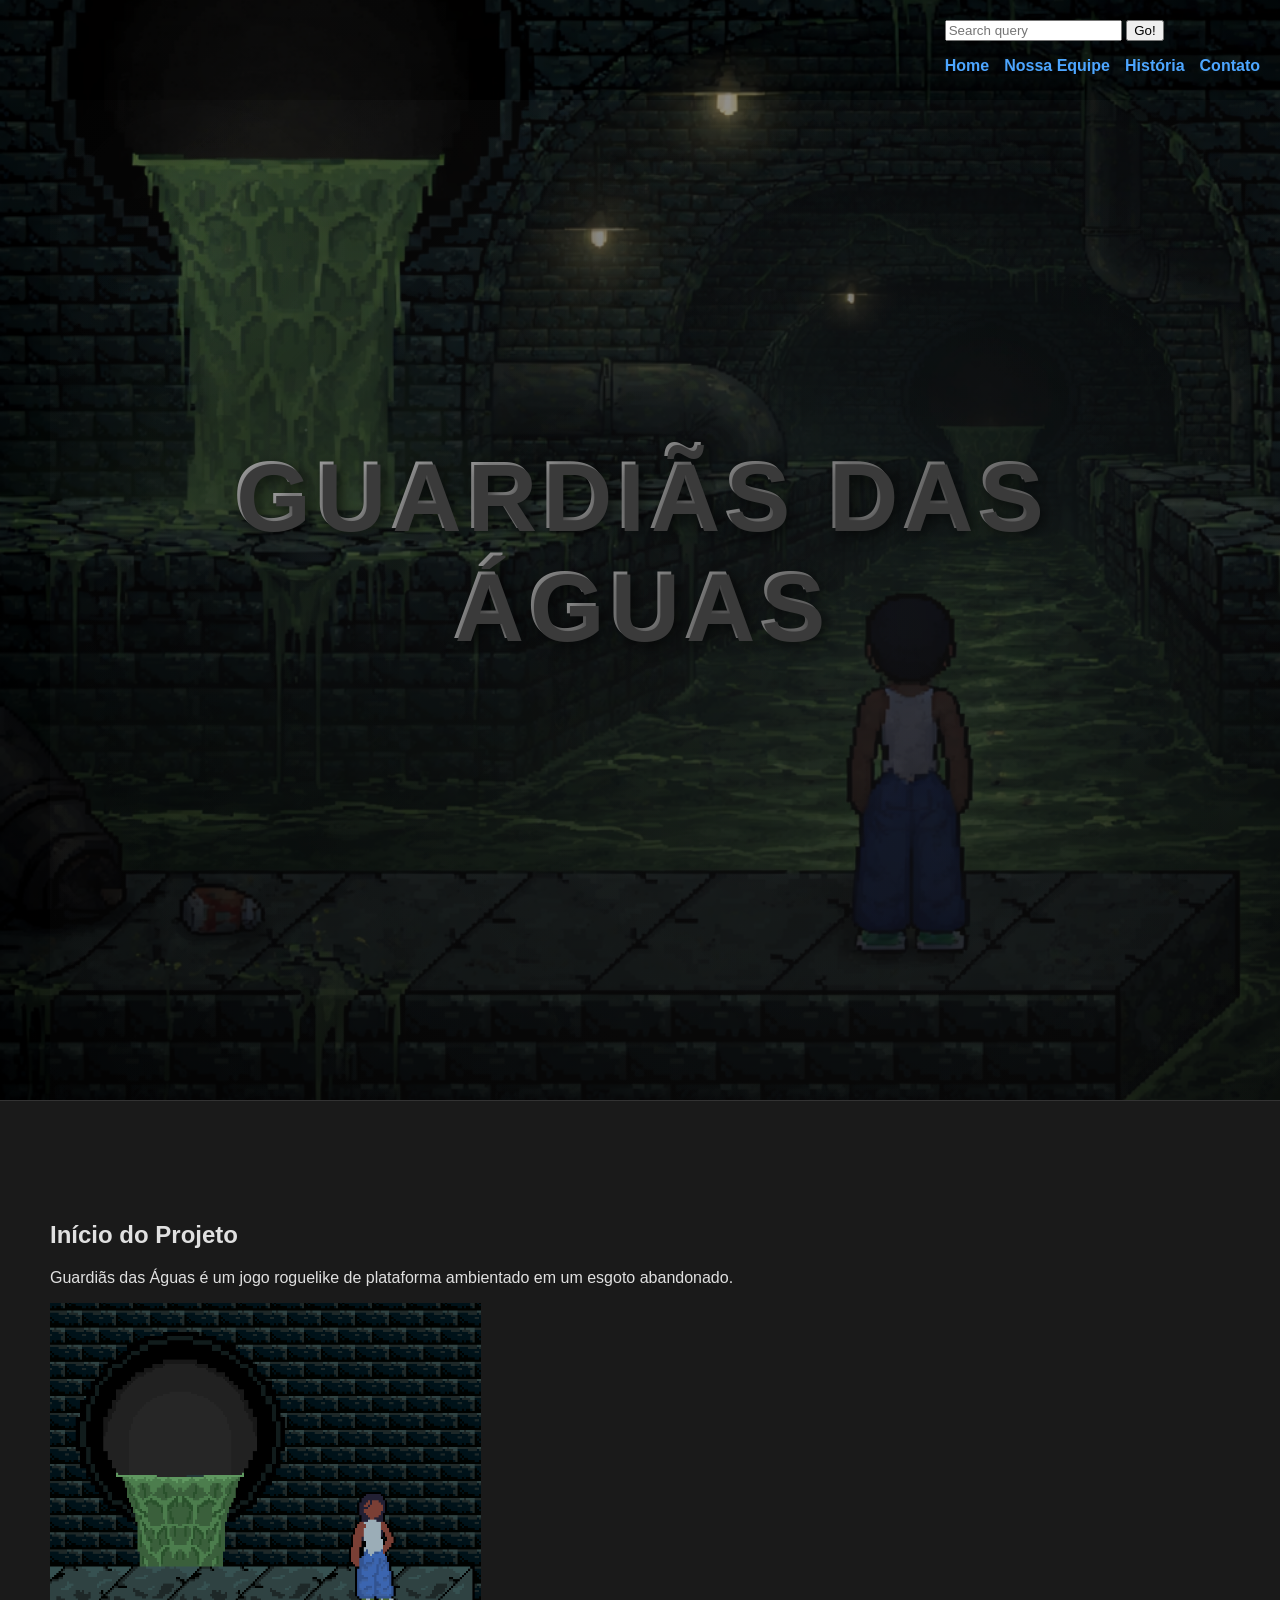
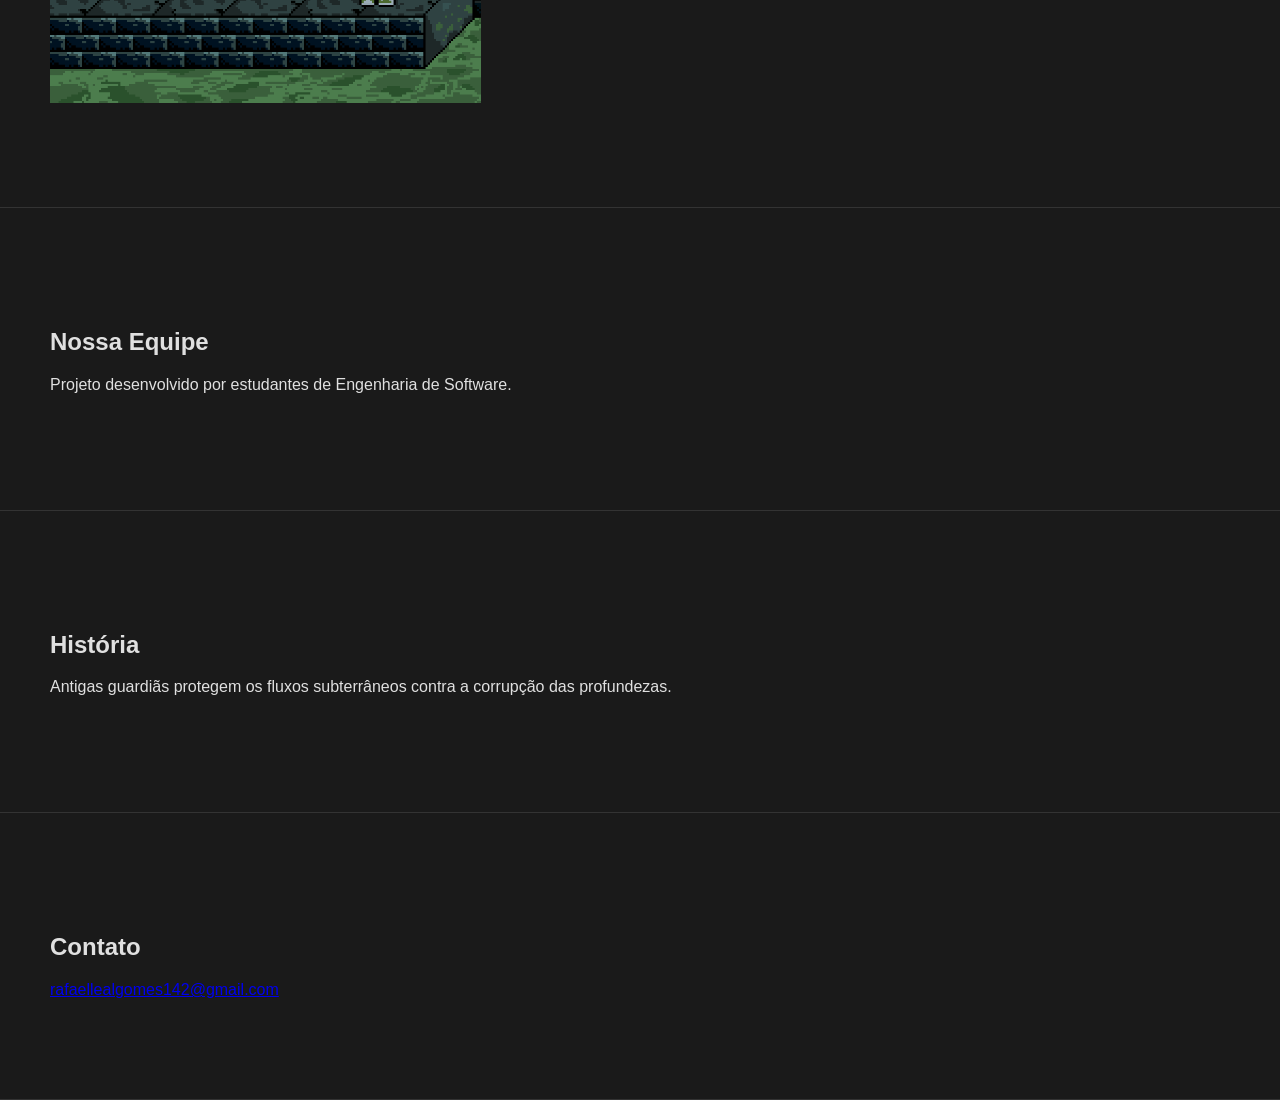
==== index.html @ 2c1024cb "Update and rename GuardiaWeb.html to index.html" ====
<!DOCTYPE html>
<html lang="pt-br">

<head>
    <meta charset="UTF-8">
    <meta name="viewport" content="width=device-width, initial-scale=1.0">
    <title>Guardiãs das Águas</title>
    <link rel="stylesheet" href="GuardiaWebcss.css">
</head>

<body>

    <section class="hero">

        <!-- Fundo único -->
        <div class="background"></div>

        <!-- Efeitos -->
        <div class="fog"></div>
        <div class="particles"></div>
        <div class="light" id="light"></div>

        <!-- Menu -->
        <nav>
            <form class="search-box">
                <input type="search" name="q" placeholder="Search query">
                <input type="submit" value="Go!">
            </form>

            <ul class="nav-links">
                <li><a href="#home">Home</a></li>
                <li><a href="#team">Nossa Equipe</a></li>
                <li><a href="#historia">História</a></li>
                <li><a href="#contato">Contato</a></li>
            </ul>
        </nav>

        <!-- Título -->
        <div class="hero-content">
            <h1 class="titulo-aaa">Guardiãs das Águas</h1>
        </div>

    </section>

    <main>

        <section id="home">
            <h2>Início do Projeto</h2>
            <p>
                Guardiãs das Águas é um jogo roguelike de plataforma ambientado em um esgoto abandonado.
            </p>
            <img src="Mapa.png" widh="450px" height="400px"   alt="Fase 1">
        </section>

        <section id="team">
            <h2>Nossa Equipe</h2>
            <p>
                Projeto desenvolvido por estudantes de Engenharia de Software.
            </p>
        </section>

        <section id="historia">
            <h2>História</h2>
            <p>
                Antigas guardiãs protegem os fluxos subterrâneos contra a corrupção das profundezas.
            </p>
        </section>

        <section id="contato">
            <h2>Contato</h2>
            <a href="mailto:rafaellealgomes142@gmail.com">rafaellealgomes142@gmail.com</a>
        </section>

    </main>

    <script src="script.js"></script>

</body>
</html>
---- GuardiaWebcss.css ----
/* =========================
   CONFIGURAÇÕES GERAIS
========================= */

body {
    margin: 0;
    padding: 0;
    background-color: #1a1a1a;
    color: #e0e0e0;
    font-family: 'Segoe UI', Tahoma, Geneva, Verdana, sans-serif;
    overflow-x: hidden;
}

/* =========================
   HERO
========================= */

.hero {
    position: relative;
    height: 100vh;
    overflow: hidden;
}

/* Fundo único */
.background {
    position: absolute;
    width: 100%;
    height: 120%;
    background-image: url("imagemrealista.png");
    background-size: cover;
    background-position: center;
    top: 0;
    left: 0;
    z-index: -2;
    transition: transform 0.1s linear;
}

/* Overlay escuro */
.hero::after {
    content: "";
    position: absolute;
    width: 100%;
    height: 100%;
    background: linear-gradient(to bottom, rgba(0,0,0,0.4), rgba(0,0,0,0.8));
    top: 0;
    left: 0;
    z-index: -1;
}

/* Conteúdo central */
.hero-content {
    position: relative;
    z-index: 5;
    height: 100%;
    display: flex;
    justify-content: center;
    align-items: center;
    text-align: center;
    color: white;
}

/* =========================
   MENU
========================= */

nav {
    position: absolute;
    top: 20px;
    right: 20px;
    z-index: 6;
}

.nav-links {
    list-style: none;
    display: flex;
    gap: 15px;
    padding: 0;
}

.nav-links a {
    text-decoration: none;
    color: #4da6ff;
    font-weight: bold;
    transition: 0.3s;
}

.nav-links a:hover {
    color: white;
}

/* =========================
   TÍTULO AAA
========================= */

.titulo-aaa {
    font-size: 6rem;
    font-weight: 900;
    text-transform: uppercase;
    letter-spacing: 6px;

    background: linear-gradient(
        120deg,
        #b0b0b0,
        #7a7a7a,
        #d0d0d0,
        #6a6a6a,
        #bfbfbf
    );

    background-size: 300% 300%;
    -webkit-background-clip: text;
    -webkit-text-fill-color: transparent;

    text-shadow:
        3px 3px 0 #3a3a3a,
        6px 6px 15px rgba(0,0,0,0.7);

    animation: concreteShift 8s ease infinite;
}

@keyframes concreteShift {
    0% { background-position: 0% 50%; }
    50% { background-position: 100% 50%; }
    100% { background-position: 0% 50%; }
}

/* =========================
   NÉVOA
========================= */

.fog {
    position: absolute;
    width: 200%;
    height: 100%;
    background: radial-gradient(circle at 30% 50%, rgba(255,255,255,0.05), transparent 60%);
    animation: fogMove 40s linear infinite;
    z-index: 1;
}

@keyframes fogMove {
    from { transform: translateX(0); }
    to { transform: translateX(-50%); }
}

/* =========================
   PARTÍCULAS
========================= */

.particles {
    position: absolute;
    width: 100%;
    height: 100%;
    pointer-events: none;
    background-image:
        radial-gradient(2px 2px at 20% 30%, rgba(255,255,255,0.15), transparent),
        radial-gradient(1px 1px at 70% 60%, rgba(255,255,255,0.1), transparent);
    animation: particlesMove 20s linear infinite;
    z-index: 2;
}

@keyframes particlesMove {
    from { transform: translateY(0); }
    to { transform: translateY(-50px); }
}

/* =========================
   LUZ DINÂMICA
========================= */

.light {
    position: absolute;
    width: 300px;
    height: 300px;
    border-radius: 50%;
    pointer-events: none;
    background: radial-gradient(circle, rgba(255,255,255,0.25), transparent 70%);
    mix-blend-mode: overlay;
    z-index: 4;
}

/* =========================
   SEÇÕES
========================= */

section {
    padding: 100px 50px;
    border-bottom: 1px solid #333;
}
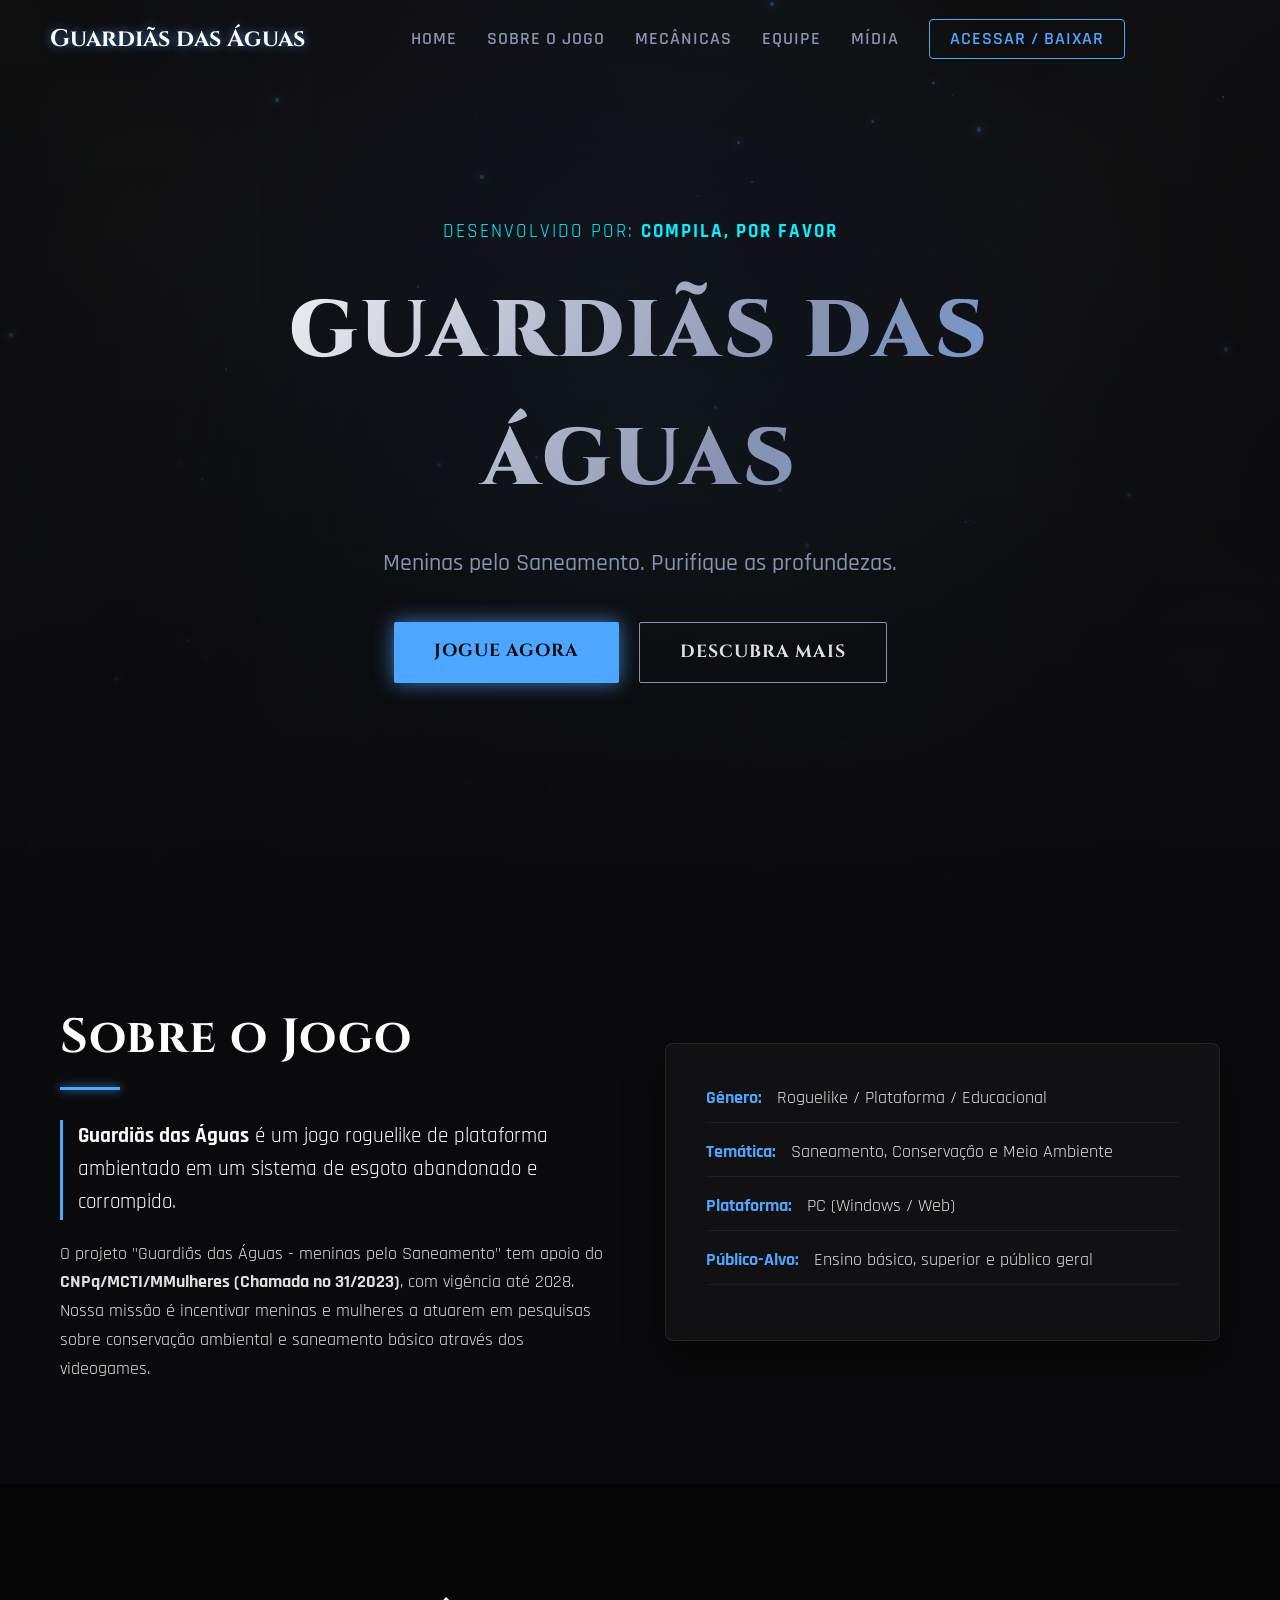
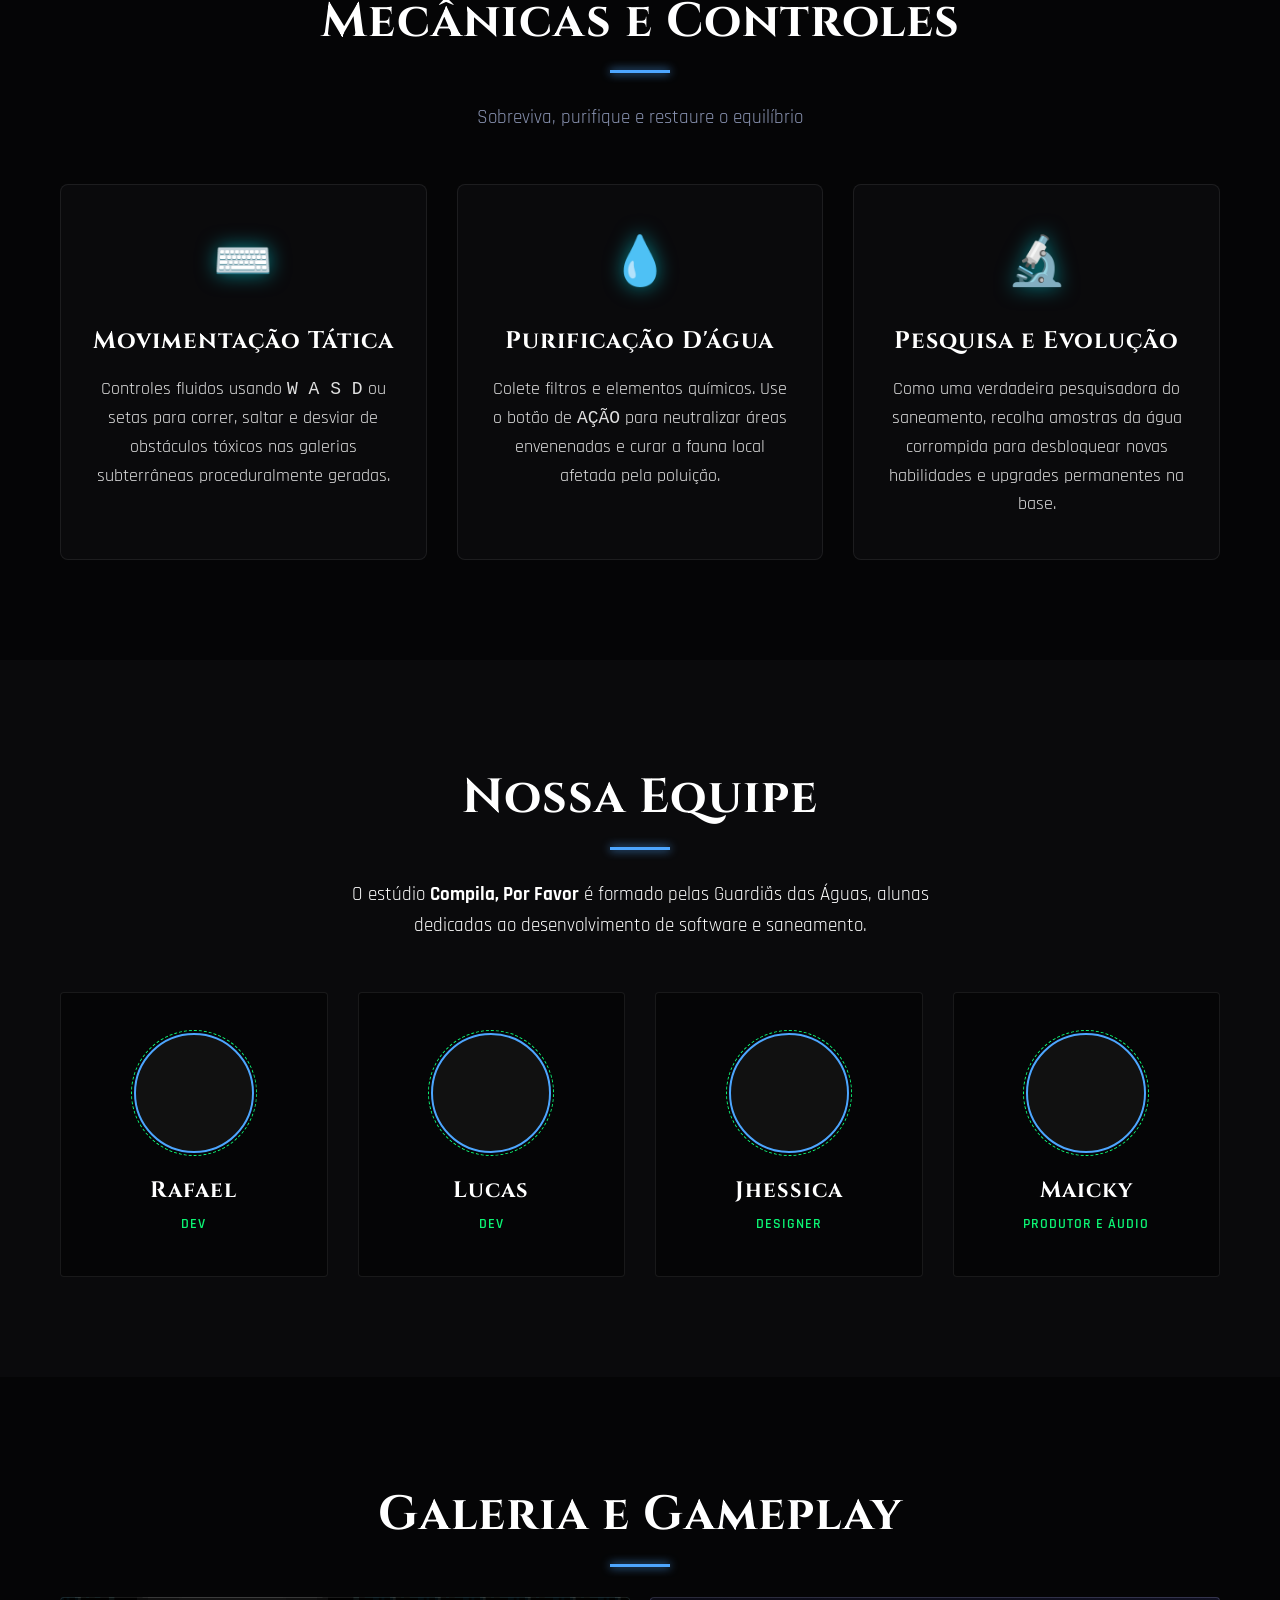
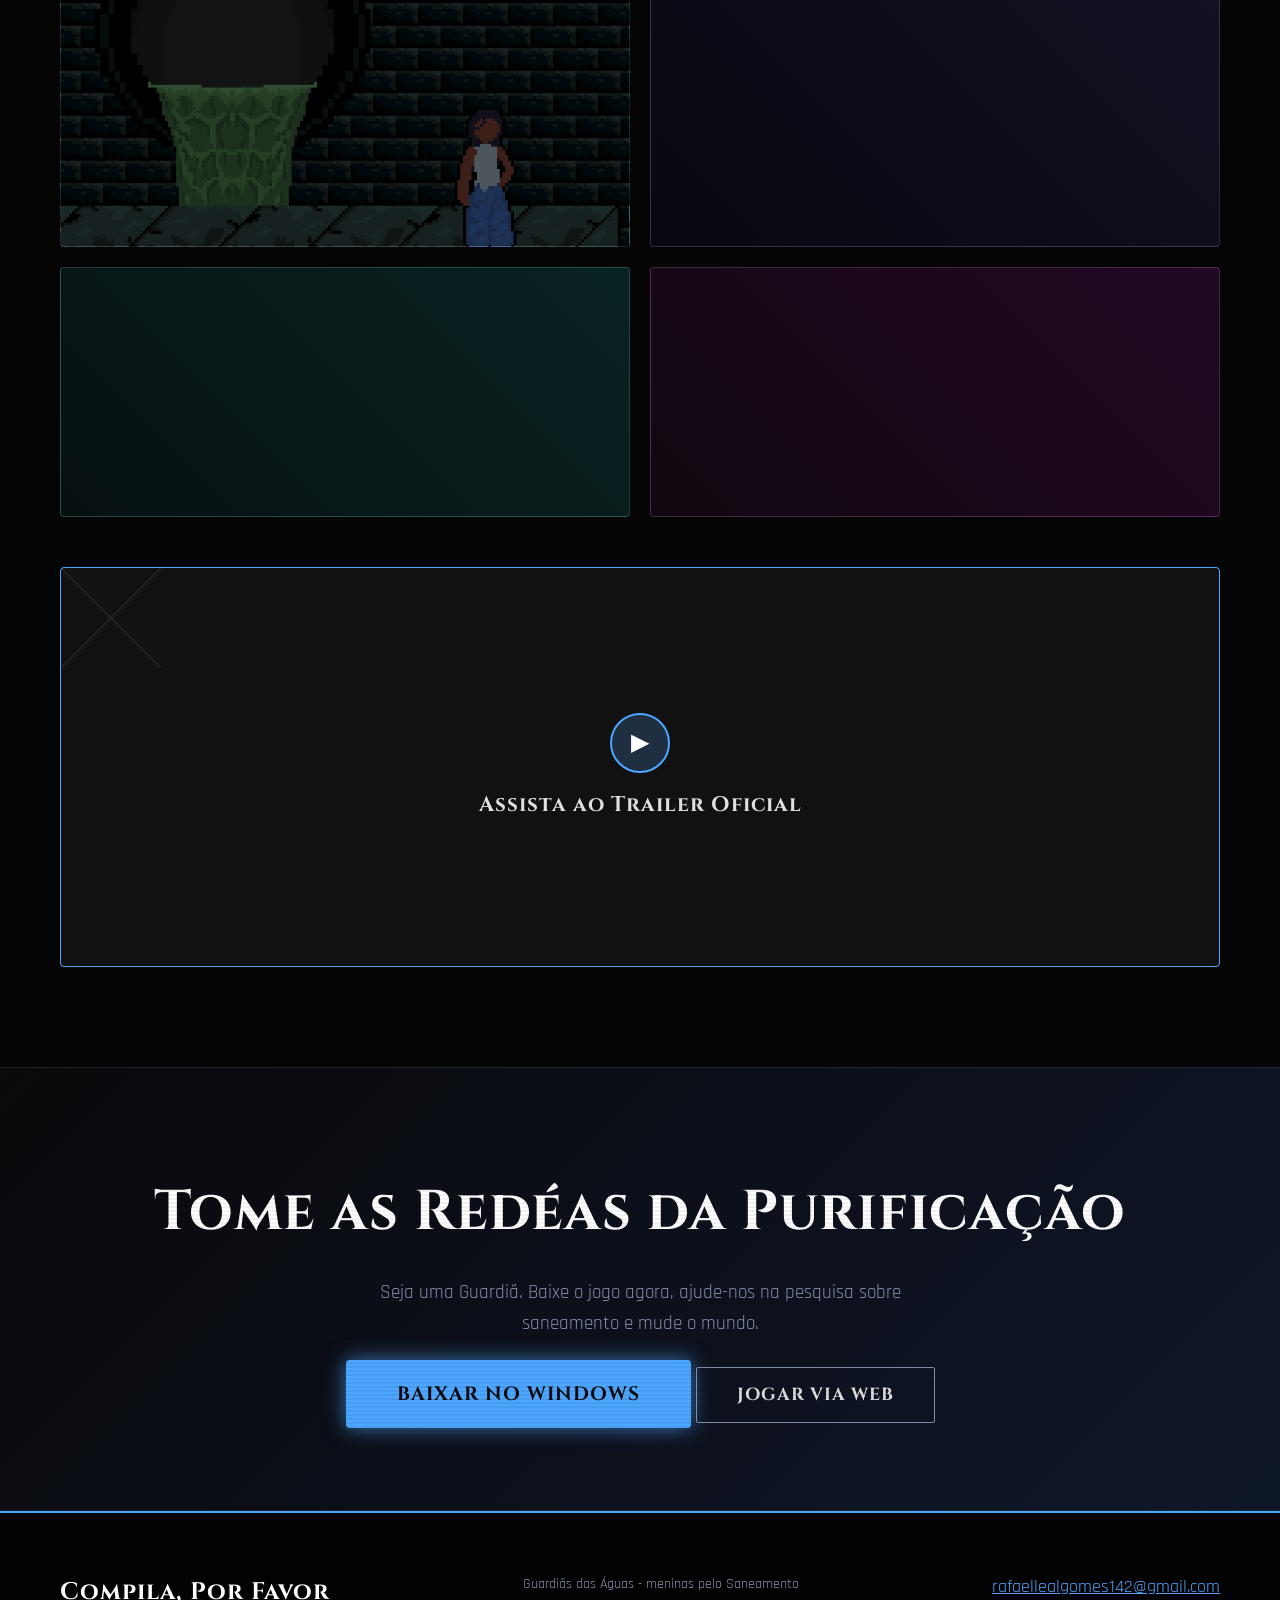
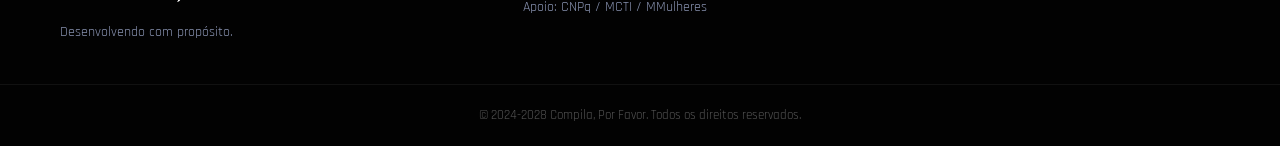
==== commit f1929cc1: "Refactor HTML structure and enhance CSS styles for improved layout and design; implement dynamic par" ====
--- a/index.html
+++ b/index.html
@@ -4,76 +4,204 @@
 <head>
     <meta charset="UTF-8">
     <meta name="viewport" content="width=device-width, initial-scale=1.0">
-    <title>Guardiãs das Águas</title>
+    <title>Guardiãs das Águas | Compila, Por Favor</title>
+    <!-- Fontes modernas -->
+    <link href="https://fonts.googleapis.com/css2?family=Cinzel:wght@700;900&family=Rajdhani:wght@400;500;600;700&display=swap" rel="stylesheet">
+    <!-- CSS Principal -->
     <link rel="stylesheet" href="GuardiaWebcss.css">
 </head>
 
 <body>
 
-    <section class="hero">
-
-        <!-- Fundo único -->
-        <div class="background"></div>
-
-        <!-- Efeitos -->
-        <div class="fog"></div>
-        <div class="particles"></div>
-        <div class="light" id="light"></div>
-
-        <!-- Menu -->
+    <!-- Overlay de carregamento e cursor customizado podem ser adicionados externamente -->
+    
+    <header class="glass-header" id="navbar">
+        <div class="logo-box">
+            <span class="logo-text">Guardiãs das Águas</span>
+        </div>
         <nav>
-            <form class="search-box">
-                <input type="search" name="q" placeholder="Search query">
-                <input type="submit" value="Go!">
-            </form>
-
             <ul class="nav-links">
                 <li><a href="#home">Home</a></li>
-                <li><a href="#team">Nossa Equipe</a></li>
-                <li><a href="#historia">História</a></li>
-                <li><a href="#contato">Contato</a></li>
+                <li><a href="#sobre">Sobre o Jogo</a></li>
+                <li><a href="#mecanicas">Mecânicas</a></li>
+                <li><a href="#equipe">Equipe</a></li>
+                <li><a href="#midia">Mídia</a></li>
+                <li><a href="#download" class="nav-cta">Acessar / Baixar</a></li>
             </ul>
         </nav>
-
-        <!-- Título -->
-        <div class="hero-content">
-            <h1 class="titulo-aaa">Guardiãs das Águas</h1>
-        </div>
-
-    </section>
-
-    <main>
-
-        <section id="home">
-            <h2>Início do Projeto</h2>
-            <p>
-                Guardiãs das Águas é um jogo roguelike de plataforma ambientado em um esgoto abandonado.
-            </p>
-            <img src="Mapa.png" widh="450px" height="400px"   alt="Fase 1">
-        </section>
-
-        <section id="team">
-            <h2>Nossa Equipe</h2>
-            <p>
-                Projeto desenvolvido por estudantes de Engenharia de Software.
-            </p>
-        </section>
-
-        <section id="historia">
-            <h2>História</h2>
-            <p>
-                Antigas guardiãs protegem os fluxos subterrâneos contra a corrupção das profundezas.
-            </p>
-        </section>
-
-        <section id="contato">
-            <h2>Contato</h2>
-            <a href="mailto:rafaellealgomes142@gmail.com">rafaellealgomes142@gmail.com</a>
-        </section>
-
-    </main>
-
+        <div class="hamburger">
+            <div class="line"></div>
+            <div class="line"></div>
+            <div class="line"></div>
+        </div>
+    </header>
+
+    <section id="home" class="hero">
+        <div class="background"></div>
+        
+        <!-- Efeitos atmosféricos -->
+        <div class="fog"></div>
+        <div class="particles-container" id="particles"></div>
+        
+        <div class="hero-content fade-element">
+            <p class="studio-badge">Desenvolvido por: <strong>Compila, Por Favor</strong></p>
+            <h1 class="titulo-aaa" data-text="Guardiãs das Águas">Guardiãs das Águas</h1>
+            <p class="hero-tagline">Meninas pelo Saneamento. Purifique as profundezas.</p>
+            <div class="hero-buttons">
+                <a href="#download" class="btn-glow">Jogue Agora</a>
+                <a href="#sobre" class="btn-outline">Descubra Mais</a>
+            </div>
+        </div>
+    </section>
+
+    <!-- Sobre o Jogo -->
+    <section id="sobre" class="section dark-section">
+        <div class="container layout-grid reveal">
+            <div class="text-content">
+                <h2 class="section-title">Sobre o Jogo</h2>
+                <div class="title-underline"></div>
+                <p class="highlight-text">
+                    <strong>Guardiãs das Águas</strong> é um jogo roguelike de plataforma ambientado em um sistema de esgoto abandonado e corrompido.
+                </p>
+                <p>
+                    O projeto "Guardiãs das Águas - meninas pelo Saneamento" tem apoio do <strong>CNPq/MCTI/MMulheres (Chamada no 31/2023)</strong>, com vigência até 2028. Nossa missão é incentivar meninas e mulheres a atuarem em pesquisas sobre conservação ambiental e saneamento básico através dos videogames.
+                </p>
+            </div>
+            <div class="game-details glass-card">
+                <ul>
+                    <li><span class="label">Gênero:</span> Roguelike / Plataforma / Educacional</li>
+                    <li><span class="label">Temática:</span> Saneamento, Conservação e Meio Ambiente</li>
+                    <li><span class="label">Plataforma:</span> PC (Windows / Web)</li>
+                    <li><span class="label">Público-Alvo:</span> Ensino básico, superior e público geral</li>
+                </ul>
+            </div>
+        </div>
+    </section>
+
+    <!-- Mecânicas -->
+    <section id="mecanicas" class="section darker-section">
+        <div class="container reveal">
+            <div class="text-center">
+                <h2 class="section-title">Mecânicas e Controles</h2>
+                <div class="title-underline center"></div>
+                <p class="subtitle">Sobreviva, purifique e restaure o equilíbrio</p>
+            </div>
+
+            <div class="cards-grid">
+                <div class="feature-card">
+                    <div class="card-icon">⌨️</div>
+                    <h3>Movimentação Tática</h3>
+                    <p>Controles fluidos usando <code>W A S D</code> ou setas para correr, saltar e desviar de obstáculos tóxicos nas galerias subterrâneas proceduralmente geradas.</p>
+                </div>
+                <div class="feature-card">
+                    <div class="card-icon">💧</div>
+                    <h3>Purificação D'água</h3>
+                    <p>Colete filtros e elementos químicos. Use o botão de <code>AÇÃO</code> para neutralizar áreas envenenadas e curar a fauna local afetada pela poluição.</p>
+                </div>
+                <div class="feature-card">
+                    <div class="card-icon">🔬</div>
+                    <h3>Pesquisa e Evolução</h3>
+                    <p>Como uma verdadeira pesquisadora do saneamento, recolha amostras da água corrompida para desbloquear novas habilidades e upgrades permanentes na base.</p>
+                </div>
+            </div>
+        </div>
+    </section>
+
+    <!-- Equipe Compila Por Favor -->
+    <section id="equipe" class="section dark-section">
+        <div class="container reveal">
+            <div class="text-center">
+                <h2 class="section-title">Nossa Equipe</h2>
+                <div class="title-underline center"></div>
+                <p class="subtitle studio-name">O estúdio <strong>Compila, Por Favor</strong> é formado pelas Guardiãs das Águas, alunas dedicadas ao desenvolvimento de software e saneamento.</p>
+            </div>
+
+            <div class="team-grid">
+                <!-- Integrantes da equipe -->
+                <div class="team-member rgb-hover">
+                    <div class="member-avatar"></div>
+                    <h3 class="member-name">Rafael</h3>
+                    <p class="member-role">Dev</p>
+                </div>
+                <div class="team-member rgb-hover">
+                    <div class="member-avatar"></div>
+                    <h3 class="member-name">Lucas</h3>
+                    <p class="member-role">Dev</p>
+                </div>
+                <div class="team-member rgb-hover">
+                    <div class="member-avatar"></div>
+                    <h3 class="member-name">Jhessica</h3>
+                    <p class="member-role">Designer</p>
+                </div>
+                <div class="team-member rgb-hover">
+                    <div class="member-avatar"></div>
+                    <h3 class="member-name">Maicky</h3>
+                    <p class="member-role">Produtor e Áudio</p>
+                </div>
+            </div>
+        </div>
+    </section>
+
+    <!-- Mídia -->
+    <section id="midia" class="section darker-section media-section">
+        <div class="container reveal">
+            <h2 class="section-title text-center">Galeria e Gameplay</h2>
+            <div class="title-underline center"></div>
+            
+            <div class="media-gallery">
+                <!-- Imagens placeholders avançadas -->
+                <div class="media-item img-placeholder" style="--bg: url('Mapa.png')"></div>
+                <div class="media-item img-placeholder" style="--bg: linear-gradient(45deg, #112, #224)"><span>Captura 2</span></div>
+                <div class="media-item img-placeholder" style="--bg: linear-gradient(45deg, #122, #144)"><span>Captura 3</span></div>
+                <div class="media-item img-placeholder" style="--bg: linear-gradient(45deg, #212, #414)"><span>Captura 4</span></div>
+            </div>
+            
+            <div class="video-wrapper">
+                <div class="video-overlay">
+                    <span class="play-btn">▶</span>
+                    <h3>Assista ao Trailer Oficial</h3>
+                </div>
+            </div>
+        </div>
+    </section>
+
+    <!-- Download -->
+    <section id="download" class="section cta-section">
+        <div class="container text-center reveal">
+            <h2 class="cta-title">Tome as Redéas da Purificação</h2>
+            <p class="cta-desc">Seja uma Guardiã. Baixe o jogo agora, ajude-nos na pesquisa sobre saneamento e mude o mundo.</p>
+            
+            <div class="cta-buttons">
+                <a href="#" class="btn-glow large">Baixar no Windows</a>
+                <a href="#" class="btn-outline large">Jogar via Web</a>
+            </div>
+        </div>
+        <div class="scanlines"></div>
+    </section>
+
+    <!-- Footer -->
+    <footer class="site-footer">
+        <div class="container footer-content">
+            <div class="footer-brand">
+                <h3>Compila, Por Favor</h3>
+                <p>Desenvolvendo com propósito.</p>
+            </div>
+            <div class="footer-info">
+                <p>Guardiãs das Águas - meninas pelo Saneamento</p>
+                <p>Apoio: CNPq / MCTI / MMulheres</p>
+            </div>
+            <div class="footer-contact">
+                <a href="mailto:rafaellealgomes142@gmail.com" class="contact-link">rafaellealgomes142@gmail.com</a>
+            </div>
+        </div>
+        <div class="footer-bottom">
+            <p>&copy; 2024-2028 Compila, Por Favor. Todos os direitos reservados.</p>
+        </div>
+    </footer>
+
+    <!-- Scripts -->
     <script src="script.js"></script>
 
 </body>
+
 </html>
--- a/GuardiaWebcss.css
+++ b/GuardiaWebcss.css
@@ -1,188 +1,634 @@
 /* =========================
-   CONFIGURAÇÕES GERAIS
+   VARIÁVEIS GERAIS
 ========================= */
-
-body {
+:root {
+    --bg-dark: #0a0a0c;
+    --bg-darker: #050506;
+    --text-main: #e0e0e0;
+    --text-muted: #8892b0;
+    --accent-blue: #4da6ff;
+    --accent-blue-glow: rgba(77, 166, 255, 0.7);
+    --accent-cyan: #00f3ff;
+    --accent-green: #0cf574;
+    --glass-bg: rgba(255, 255, 255, 0.03);
+    --glass-border: rgba(255, 255, 255, 0.08);
+    
+    --font-heading: 'Cinzel', serif;
+    --font-body: 'Rajdhani', sans-serif;
+}
+
+/* =========================
+   RESET E BASE
+========================= */
+* {
     margin: 0;
     padding: 0;
-    background-color: #1a1a1a;
-    color: #e0e0e0;
-    font-family: 'Segoe UI', Tahoma, Geneva, Verdana, sans-serif;
+    box-sizing: border-box;
+}
+
+html {
+    scroll-behavior: smooth;
+}
+
+body {
+    background-color: var(--bg-dark);
+    color: var(--text-main);
+    font-family: var(--font-body);
+    font-size: 18px;
+    line-height: 1.6;
     overflow-x: hidden;
 }
 
+h1, h2, h3, h4 {
+    font-family: var(--font-heading);
+    letter-spacing: 1px;
+}
+
+a {
+    text-decoration: none;
+    color: inherit;
+}
+
+ul {
+    list-style: none;
+}
+
+.container {
+    max-width: 1200px;
+    margin: 0 auto;
+    padding: 0 20px;
+}
+
+.section {
+    padding: 100px 0;
+    position: relative;
+}
+
+.dark-section { background-color: var(--bg-dark); }
+.darker-section { background-color: var(--bg-darker); }
+
+.text-center { text-align: center; }
+
 /* =========================
-   HERO
+   HEADER GLASSMORPHISM
 ========================= */
-
+.glass-header {
+    position: fixed;
+    top: 0;
+    width: 100%;
+    display: flex;
+    justify-content: space-between;
+    align-items: center;
+    padding: 20px 50px;
+    z-index: 1000;
+    transition: all 0.4s ease;
+    backdrop-filter: blur(0px);
+    background: transparent;
+    border-bottom: 1px solid transparent;
+}
+
+.glass-header.scrolled {
+    backdrop-filter: blur(10px);
+    background: rgba(10, 10, 12, 0.8);
+    border-bottom: 1px solid var(--glass-border);
+    padding: 15px 50px;
+}
+
+.logo-text {
+    font-family: var(--font-heading);
+    font-size: 1.5rem;
+    font-weight: 700;
+    color: #fff;
+    text-shadow: 0 0 10px var(--accent-blue-glow);
+}
+
+.nav-links {
+    display: flex;
+    gap: 30px;
+    align-items: center;
+}
+
+.nav-links a {
+    font-weight: 600;
+    font-size: 1.1rem;
+    color: var(--text-muted);
+    transition: 0.3s;
+    position: relative;
+    text-transform: uppercase;
+    letter-spacing: 1px;
+}
+
+.nav-links a:hover {
+    color: #fff;
+    text-shadow: 0 0 8px var(--accent-blue);
+}
+
+.nav-cta {
+    background: transparent;
+    border: 1px solid var(--accent-blue);
+    padding: 8px 20px;
+    border-radius: 4px;
+    color: var(--accent-blue) !important;
+}
+
+.nav-cta:hover {
+    background: var(--accent-blue);
+    color: #fff !important;
+    box-shadow: 0 0 15px var(--accent-blue-glow);
+}
+
+/* =========================
+   HERO / TÍTULO AAA / EFEITOS
+========================= */
 .hero {
-    position: relative;
     height: 100vh;
+    display: flex;
+    align-items: center;
+    justify-content: center;
+    text-align: center;
+    position: relative;
     overflow: hidden;
 }
 
-/* Fundo único */
 .background {
     position: absolute;
-    width: 100%;
-    height: 120%;
-    background-image: url("imagemrealista.png");
-    background-size: cover;
-    background-position: center;
-    top: 0;
-    left: 0;
-    z-index: -2;
-    transition: transform 0.1s linear;
-}
-
-/* Overlay escuro */
+    top: 0; left: 0; width: 100%; height: 100%;
+    background: radial-gradient(circle at 50% 50%, #152030, #0a0a0c 70%);
+    z-index: -3;
+}
+
 .hero::after {
     content: "";
     position: absolute;
-    width: 100%;
-    height: 100%;
-    background: linear-gradient(to bottom, rgba(0,0,0,0.4), rgba(0,0,0,0.8));
-    top: 0;
-    left: 0;
-    z-index: -1;
-}
-
-/* Conteúdo central */
+    width: 100%; height: 100%;
+    background: linear-gradient(to bottom, rgba(10,10,12,0.2), var(--bg-dark));
+    top: 0; left: 0; z-index: -1;
+}
+
+.fog {
+    position: absolute;
+    width: 200%; height: 100%;
+    background: url('data:image/svg+xml;utf8,<svg viewBox="0 0 200 200" xmlns="http://www.w3.org/2000/svg"><filter id="f"><feTurbulence type="fractalNoise" baseFrequency="0.01" numOctaves="3"/></filter><rect width="100%" height="100%" filter="url(%23f)" opacity="0.1"/></svg>');
+    animation: fogMove 60s linear infinite;
+    z-index: -2;
+    opacity: 0.6;
+}
+
+@keyframes fogMove {
+    0% { transform: translateX(0); }
+    100% { transform: translateX(-50%); }
+}
+
+.particles-container {
+    position: absolute;
+    width: 100%; height: 100%;
+    z-index: -2;
+    pointer-events: none;
+}
+
 .hero-content {
-    position: relative;
     z-index: 5;
-    height: 100%;
-    display: flex;
-    justify-content: center;
-    align-items: center;
-    text-align: center;
-    color: white;
-}
-
-/* =========================
-   MENU
-========================= */
-
-nav {
-    position: absolute;
-    top: 20px;
-    right: 20px;
-    z-index: 6;
-}
-
-.nav-links {
-    list-style: none;
-    display: flex;
-    gap: 15px;
-    padding: 0;
-}
-
-.nav-links a {
-    text-decoration: none;
-    color: #4da6ff;
-    font-weight: bold;
-    transition: 0.3s;
-}
-
-.nav-links a:hover {
-    color: white;
-}
-
-/* =========================
-   TÍTULO AAA
-========================= */
+    max-width: 900px;
+}
+
+.studio-badge {
+    color: var(--accent-cyan);
+    font-size: 1.2rem;
+    letter-spacing: 2px;
+    margin-bottom: 20px;
+    text-transform: uppercase;
+}
 
 .titulo-aaa {
-    font-size: 6rem;
+    font-size: 5rem;
     font-weight: 900;
     text-transform: uppercase;
-    letter-spacing: 6px;
-
-    background: linear-gradient(
-        120deg,
-        #b0b0b0,
-        #7a7a7a,
-        #d0d0d0,
-        #6a6a6a,
-        #bfbfbf
-    );
-
-    background-size: 300% 300%;
+    letter-spacing: 4px;
+    color: #fff;
+    margin-bottom: 20px;
+    /* Efeito de pedra mística/tecnológica */
+    background: linear-gradient(120deg, #fff, #8892b0, var(--accent-blue), #fff);
+    background-size: 200% auto;
     -webkit-background-clip: text;
     -webkit-text-fill-color: transparent;
-
-    text-shadow:
-        3px 3px 0 #3a3a3a,
-        6px 6px 15px rgba(0,0,0,0.7);
-
-    animation: concreteShift 8s ease infinite;
-}
-
-@keyframes concreteShift {
-    0% { background-position: 0% 50%; }
-    50% { background-position: 100% 50%; }
-    100% { background-position: 0% 50%; }
+    animation: shine 5s linear infinite;
+    position: relative;
+}
+
+@keyframes shine {
+    to { background-position: 200% center; }
+}
+
+.hero-tagline {
+    font-size: 1.5rem;
+    color: var(--text-muted);
+    margin-bottom: 40px;
+    font-weight: 500;
+}
+
+/* BUTÕES ADVANCED */
+.hero-buttons {
+    display: flex;
+    gap: 20px;
+    justify-content: center;
+}
+
+.btn-glow, .btn-outline {
+    padding: 15px 40px;
+    font-family: var(--font-heading);
+    font-size: 1.1rem;
+    font-weight: 700;
+    text-transform: uppercase;
+    letter-spacing: 1px;
+    border-radius: 2px;
+    cursor: pointer;
+    transition: 0.3s;
+    position: relative;
+    overflow: hidden;
+}
+
+.btn-glow {
+    background: var(--accent-blue);
+    color: var(--bg-dark);
+    border: none;
+    box-shadow: 0 0 20px var(--accent-blue-glow);
+}
+
+.btn-glow:hover {
+    box-shadow: 0 0 40px var(--accent-blue);
+    transform: translateY(-2px);
+    background: #fff;
+}
+
+.btn-outline {
+    background: transparent;
+    color: var(--text-main);
+    border: 1px solid var(--text-muted);
+}
+
+.btn-outline:hover {
+    border-color: #fff;
+    color: #fff;
+    background: rgba(255,255,255,0.05);
 }
 
 /* =========================
-   NÉVOA
+   SCROLL ELEMENT
 ========================= */
-
-.fog {
+.scroll-indicator {
     position: absolute;
-    width: 200%;
-    height: 100%;
-    background: radial-gradient(circle at 30% 50%, rgba(255,255,255,0.05), transparent 60%);
-    animation: fogMove 40s linear infinite;
-    z-index: 1;
-}
-
-@keyframes fogMove {
-    from { transform: translateX(0); }
-    to { transform: translateX(-50%); }
+    bottom: 30px;
+    left: 50%;
+    transform: translateX(-50%);
+    display: flex;
+    flex-direction: column;
+    align-items: center;
+    opacity: 0.7;
+    animation: bounce 2s infinite;
+}
+
+.scroll-indicator span {
+    font-size: 0.8rem;
+    text-transform: uppercase;
+    letter-spacing: 2px;
+    margin-bottom: 5px;
+}
+
+.arrow-down {
+    width: 20px; height: 20px;
+    border-right: 2px solid #fff;
+    border-bottom: 2px solid #fff;
+    transform: rotate(45deg);
+}
+
+@keyframes bounce {
+    0%, 20%, 50%, 80%, 100% { transform: translateY(0) translateX(-50%); }
+    40% { transform: translateY(-10px) translateX(-50%); }
+    60% { transform: translateY(-5px) translateX(-50%); }
 }
 
 /* =========================
-   PARTÍCULAS
+   CONTEÚDO E SEÇÕES GLOBAIS
 ========================= */
-
-.particles {
+.section-title {
+    font-size: 3rem;
+    color: #fff;
+    margin-bottom: 10px;
+}
+
+.title-underline {
+    height: 3px;
+    width: 60px;
+    background: var(--accent-blue);
+    margin-bottom: 30px;
+    box-shadow: 0 0 10px var(--accent-blue);
+}
+
+.title-underline.center {
+    margin: 0 auto 30px auto;
+}
+
+.subtitle {
+    font-size: 1.2rem;
+    color: var(--text-muted);
+    margin-bottom: 50px;
+}
+
+/* SOBRE (Grid + Glassmorphism) */
+.layout-grid {
+    display: grid;
+    grid-template-columns: 1fr 1fr;
+    gap: 50px;
+    align-items: center;
+}
+
+.highlight-text {
+    font-size: 1.3rem;
+    color: #fff;
+    margin-bottom: 20px;
+    border-left: 3px solid var(--accent-blue);
+    padding-left: 15px;
+}
+
+.glass-card {
+    background: var(--glass-bg);
+    border: 1px solid var(--glass-border);
+    backdrop-filter: blur(10px);
+    padding: 40px;
+    border-radius: 8px;
+    box-shadow: 0 20px 40px rgba(0,0,0,0.4);
+}
+
+.glass-card li {
+    margin-bottom: 15px;
+    font-size: 1.1rem;
+    border-bottom: 1px solid rgba(255,255,255,0.05);
+    padding-bottom: 10px;
+}
+
+.glass-card .label {
+    color: var(--accent-blue);
+    font-weight: 700;
+    margin-right: 10px;
+}
+
+/* MECÂNICAS CARDS */
+.cards-grid {
+    display: grid;
+    grid-template-columns: repeat(3, 1fr);
+    gap: 30px;
+}
+
+.feature-card {
+    background: var(--bg-dark);
+    border: 1px solid var(--glass-border);
+    padding: 40px 30px;
+    border-radius: 8px;
+    text-align: center;
+    transition: 0.4s;
+    position: relative;
+    overflow: hidden;
+}
+
+.feature-card::before {
+    content: '';
     position: absolute;
-    width: 100%;
-    height: 100%;
-    pointer-events: none;
-    background-image:
-        radial-gradient(2px 2px at 20% 30%, rgba(255,255,255,0.15), transparent),
-        radial-gradient(1px 1px at 70% 60%, rgba(255,255,255,0.1), transparent);
-    animation: particlesMove 20s linear infinite;
-    z-index: 2;
-}
-
-@keyframes particlesMove {
-    from { transform: translateY(0); }
-    to { transform: translateY(-50px); }
-}
-
-/* =========================
-   LUZ DINÂMICA
-========================= */
-
-.light {
+    top: 0; left: 0;
+    width: 100%; height: 2px;
+    background: linear-gradient(90deg, transparent, var(--accent-cyan), transparent);
+    transform: scaleX(0);
+    transition: 0.4s;
+}
+
+.feature-card:hover {
+    transform: translateY(-10px);
+    background: rgba(255,255,255,0.02);
+    border-color: rgba(77, 166, 255, 0.3);
+}
+
+.feature-card:hover::before {
+    transform: scaleX(1);
+}
+
+.card-icon {
+    font-size: 3rem;
+    margin-bottom: 20px;
+    filter: drop-shadow(0 0 10px rgba(0,243,255,0.5));
+}
+
+.feature-card h3 {
+    color: #fff;
+    margin-bottom: 15px;
+    font-size: 1.5rem;
+}
+
+/* EQUIPE (Cyberpunk / Neon touch) */
+.team-grid {
+    display: grid;
+    grid-template-columns: repeat(4, 1fr);
+    gap: 30px;
+}
+
+.team-member {
+    background: var(--bg-darker);
+    padding: 40px 20px;
+    border: 1px solid var(--glass-border);
+    text-align: center;
+    border-radius: 4px;
+    transition: 0.3s;
+}
+
+.team-member:hover {
+    border-color: var(--accent-blue);
+    box-shadow: 0 0 20px rgba(77,166,255,0.1);
+}
+
+.member-avatar {
+    width: 120px; height: 120px;
+    margin: 0 auto 20px auto;
+    border-radius: 50%;
+    background: #111;
+    border: 2px solid var(--accent-blue);
+    position: relative;
+}
+
+.member-avatar::after {
+    content: '';
     position: absolute;
-    width: 300px;
-    height: 300px;
+    top: -5px; left: -5px; right: -5px; bottom: -5px;
     border-radius: 50%;
-    pointer-events: none;
-    background: radial-gradient(circle, rgba(255,255,255,0.25), transparent 70%);
-    mix-blend-mode: overlay;
-    z-index: 4;
-}
-
-/* =========================
-   SEÇÕES
-========================= */
-
-section {
-    padding: 100px 50px;
-    border-bottom: 1px solid #333;
+    border: 1px dashed var(--accent-green);
+    animation: rotate 10s linear infinite;
+}
+
+@keyframes rotate { 
+    100% { transform: rotate(360deg); }
+}
+
+.member-name {
+    color: #fff;
+    font-size: 1.4rem;
+    margin-bottom: 5px;
+}
+
+.member-role {
+    color: var(--accent-green);
+    font-weight: 600;
+    font-size: 0.9rem;
+    text-transform: uppercase;
+    letter-spacing: 1px;
+}
+
+.studio-name {
+    color: #fff;
+    max-width: 600px;
+    margin: 0 auto 50px auto;
+}
+
+/* MEDIA / GALLERY */
+.media-gallery {
+    display: grid;
+    grid-template-columns: 1fr 1fr;
+    gap: 20px;
+    margin-bottom: 50px;
+}
+
+.media-item {
+    height: 250px;
+    background: var(--bg);
+    background-size: cover;
+    background-position: center;
+    border-radius: 4px;
+    border: 1px solid rgba(255,255,255,0.1);
+    display: flex;
+    align-items: center;
+    justify-content: center;
+    transition: 0.3s;
+    cursor: pointer;
+    position: relative;
+    overflow: hidden;
+}
+
+.media-item::after {
+    content: '';
+    position: absolute; width: 100%; height: 100%;
+    background: rgba(0,0,0,0.5);
+    transition: 0.3s;
+}
+
+.media-item:hover::after { background: rgba(0,0,0,0.1); }
+.media-item:hover { transform: scale(1.02); z-index: 2; border-color: var(--accent-blue); }
+
+.media-item span {
+    position: relative; z-index: 3;
+    font-family: var(--font-heading);
+    color: #fff; font-size: 1.2rem; opacity: 0;
+    transition: 0.3s;
+}
+.media-item:hover span { opacity: 1; }
+
+.video-wrapper {
+    width: 100%; height: 400px;
+    background: url('data:image/svg+xml;utf8,<svg xmlns="http://www.w3.org/2000/svg" width="100%" height="100%"><rect width="100%" height="100%" fill="%23111" /><path d="M0,0 L100,100 M100,0 L0,100" stroke="%23222" stroke-width="2" /></svg>');
+    border: 1px solid var(--accent-blue);
+    border-radius: 4px;
+    position: relative;
+    display: flex; align-items: center; justify-content: center;
+    cursor: pointer;
+}
+
+.video-overlay {
+    text-align: center;
+}
+
+.play-btn {
+    display: inline-flex; align-items: center; justify-content: center;
+    width: 60px; height: 60px;
+    background: rgba(77,166,255,0.2);
+    border: 2px solid var(--accent-blue);
+    border-radius: 50%;
+    font-size: 1.5rem; color: #fff;
+    margin-bottom: 15px;
+    transition: 0.3s;
+}
+
+.video-wrapper:hover .play-btn {
+    background: var(--accent-blue);
+    box-shadow: 0 0 20px var(--accent-blue);
+    transform: scale(1.1);
+}
+
+/* CTA DOWNLOAD */
+.cta-section {
+    background: linear-gradient(135deg, var(--bg-dark), #0f172a);
+    border-top: 1px solid var(--glass-border);
+    border-bottom: 1px solid var(--glass-border);
+    position: relative;
+    overflow: hidden;
+}
+
+.cta-title {
+    font-size: 3.5rem; color: #fff; margin-bottom: 20px;
+}
+
+.cta-desc {
+    font-size: 1.2rem; color: var(--text-muted); margin-bottom: 40px; max-width: 600px; margin-inline: auto;
+}
+
+.cta-buttons .btn-glow.large {
+    font-size: 1.2rem; padding: 20px 50px; border-radius: 4px; border: 1px solid var(--accent-blue);
+}
+
+.scanlines {
+    position: absolute; top:0; left:0; width:100%; height:100%;
+    background: linear-gradient(to bottom, rgba(255,255,255,0), rgba(255,255,255,0) 50%, rgba(0,0,0,0.2) 50%, rgba(0,0,0,0.2));
+    background-size: 100% 4px;
+    pointer-events: none; opacity: 0.3;
+}
+
+/* FOOTER */
+.site-footer {
+    background: #020202;
+    padding: 60px 0 20px 0;
+    border-top: 2px solid var(--accent-blue);
+}
+
+.footer-content {
+    display: flex; justify-content: space-between; flex-wrap: wrap; gap: 30px;
+    margin-bottom: 40px;
+}
+
+.footer-brand h3 { color: #fff; font-size: 1.5rem; margin-bottom: 10px;}
+.footer-info p, .footer-brand p { color: var(--text-muted); font-size: 0.9rem; }
+
+.contact-link { color: var(--accent-blue); text-decoration: underline; }
+
+.footer-bottom {
+    text-align: center; border-top: 1px solid #111; padding-top: 20px;
+    font-size: 0.8rem; color: #555;
+}
+
+/* REVEAL ANIMATIONS ON SCROLL */
+.reveal {
+    opacity: 0;
+    transform: translateY(50px);
+    transition: all 0.8s ease-out;
+}
+.reveal.active {
+    opacity: 1;
+    transform: translateY(0);
+}
+
+/* RESPONSIVE */
+@media (max-width: 1024px) {
+    .team-grid { grid-template-columns: repeat(2, 1fr); }
+}
+
+@media (max-width: 860px) {
+    .titulo-aaa { font-size: 3rem; }
+    .layout-grid { grid-template-columns: 1fr; }
+    .cards-grid, .media-gallery, .team-grid { grid-template-columns: 1fr; }
+    .glass-header { padding: 15px 20px; }
+    .nav-links { display: none; } /* hamburger logica basica no js */
+    .hero-buttons { flex-direction: column; }
 }
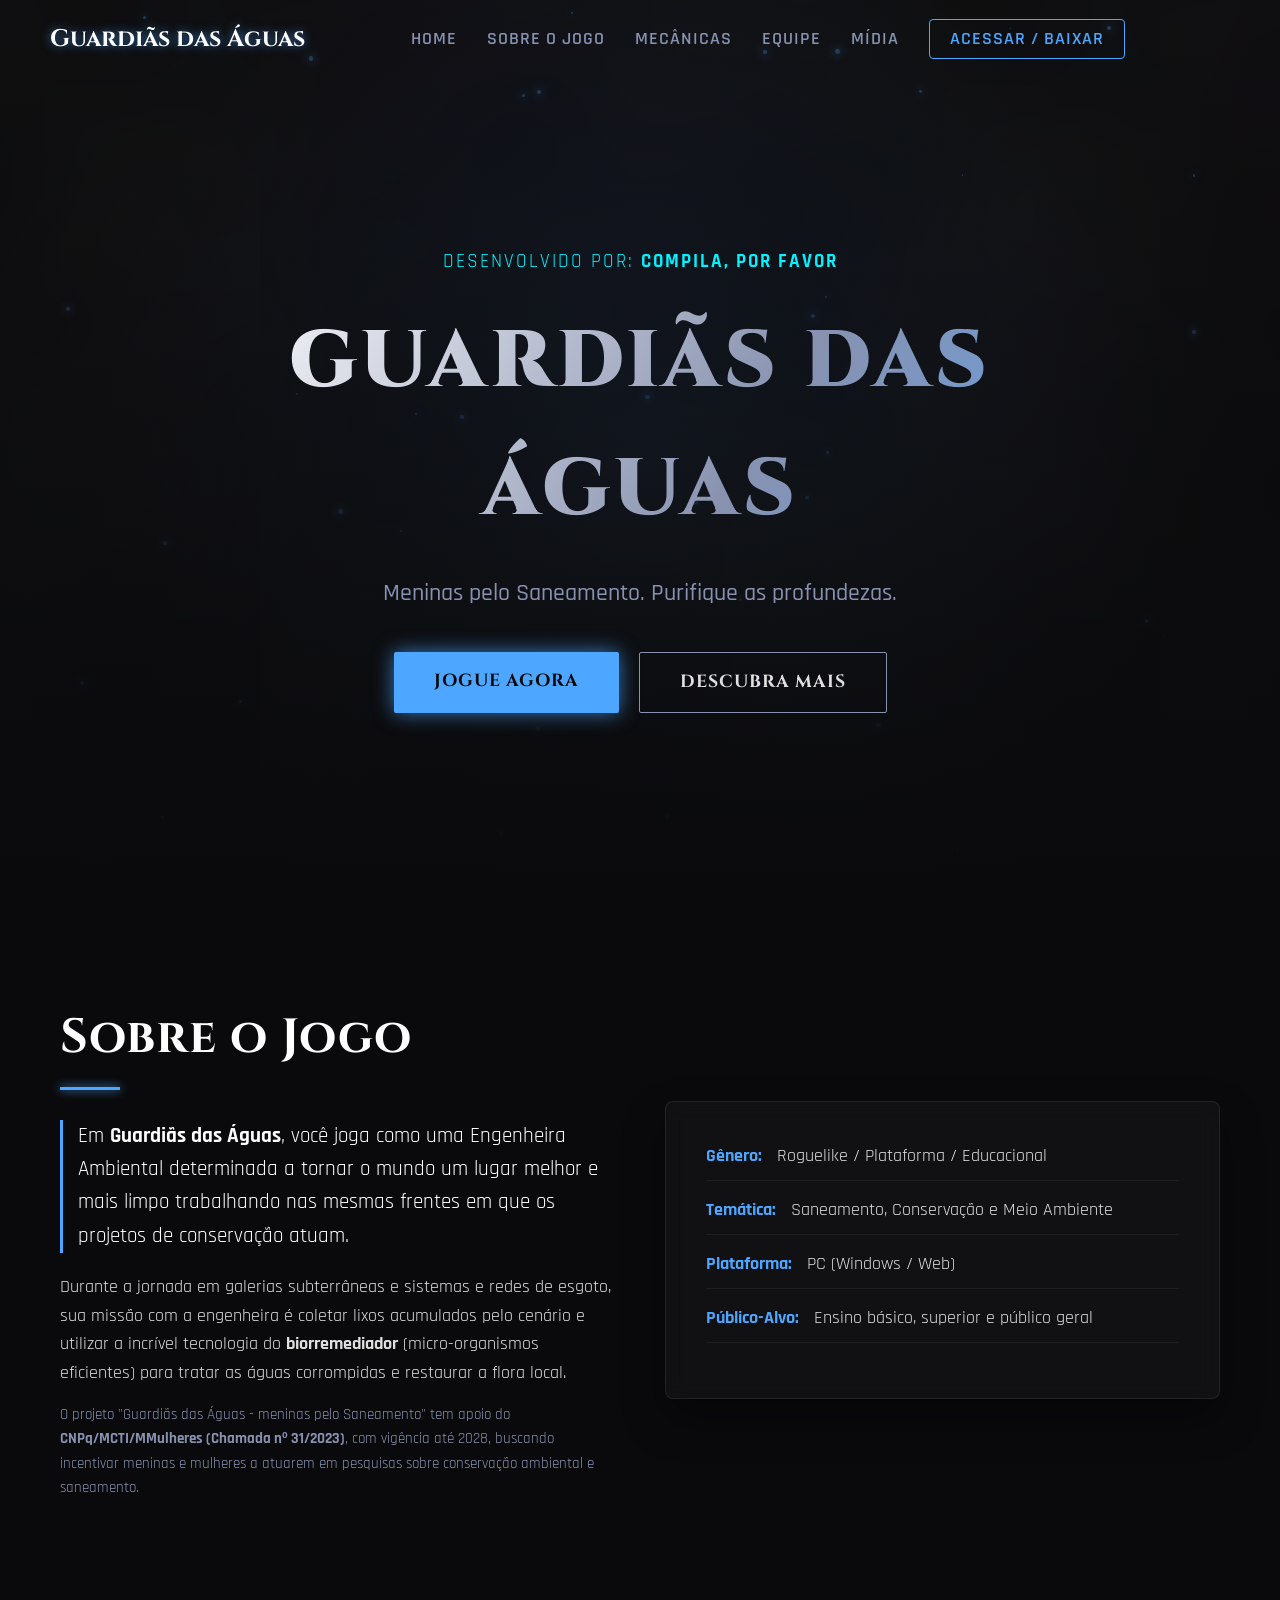
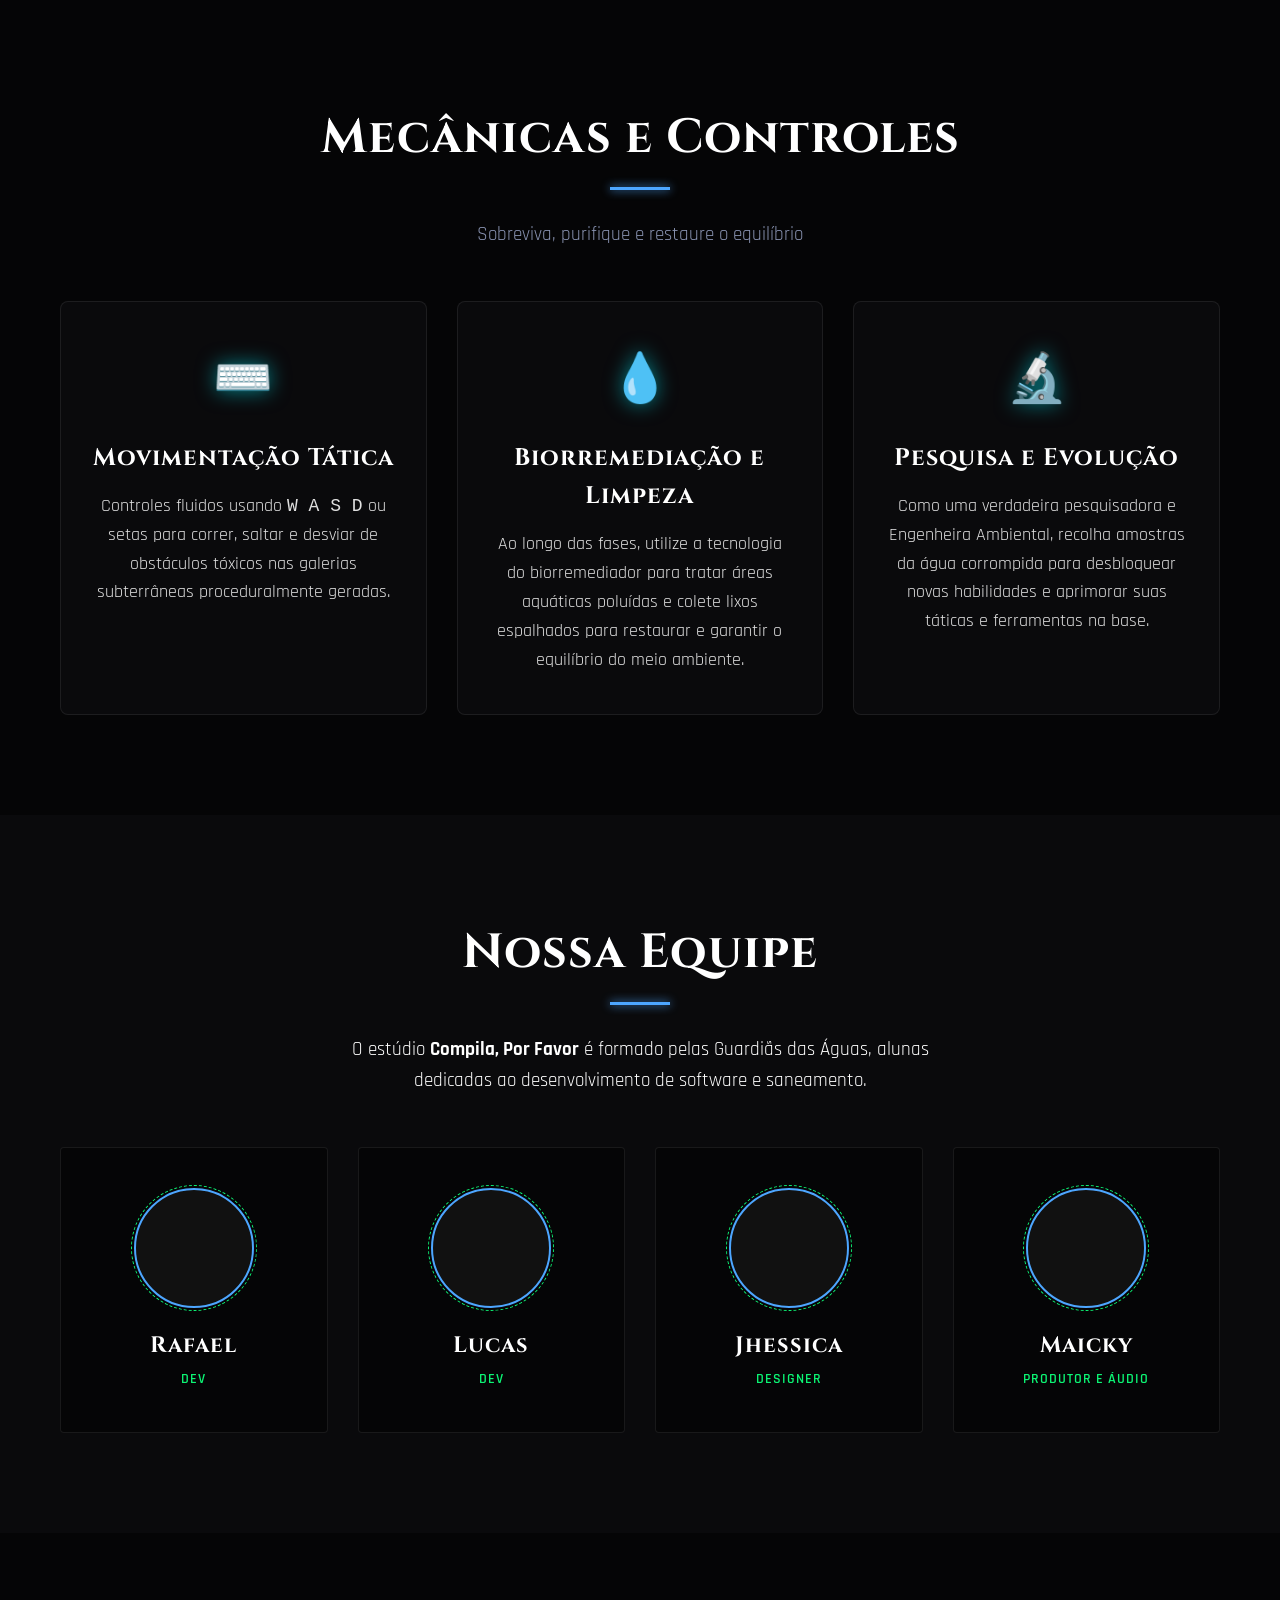
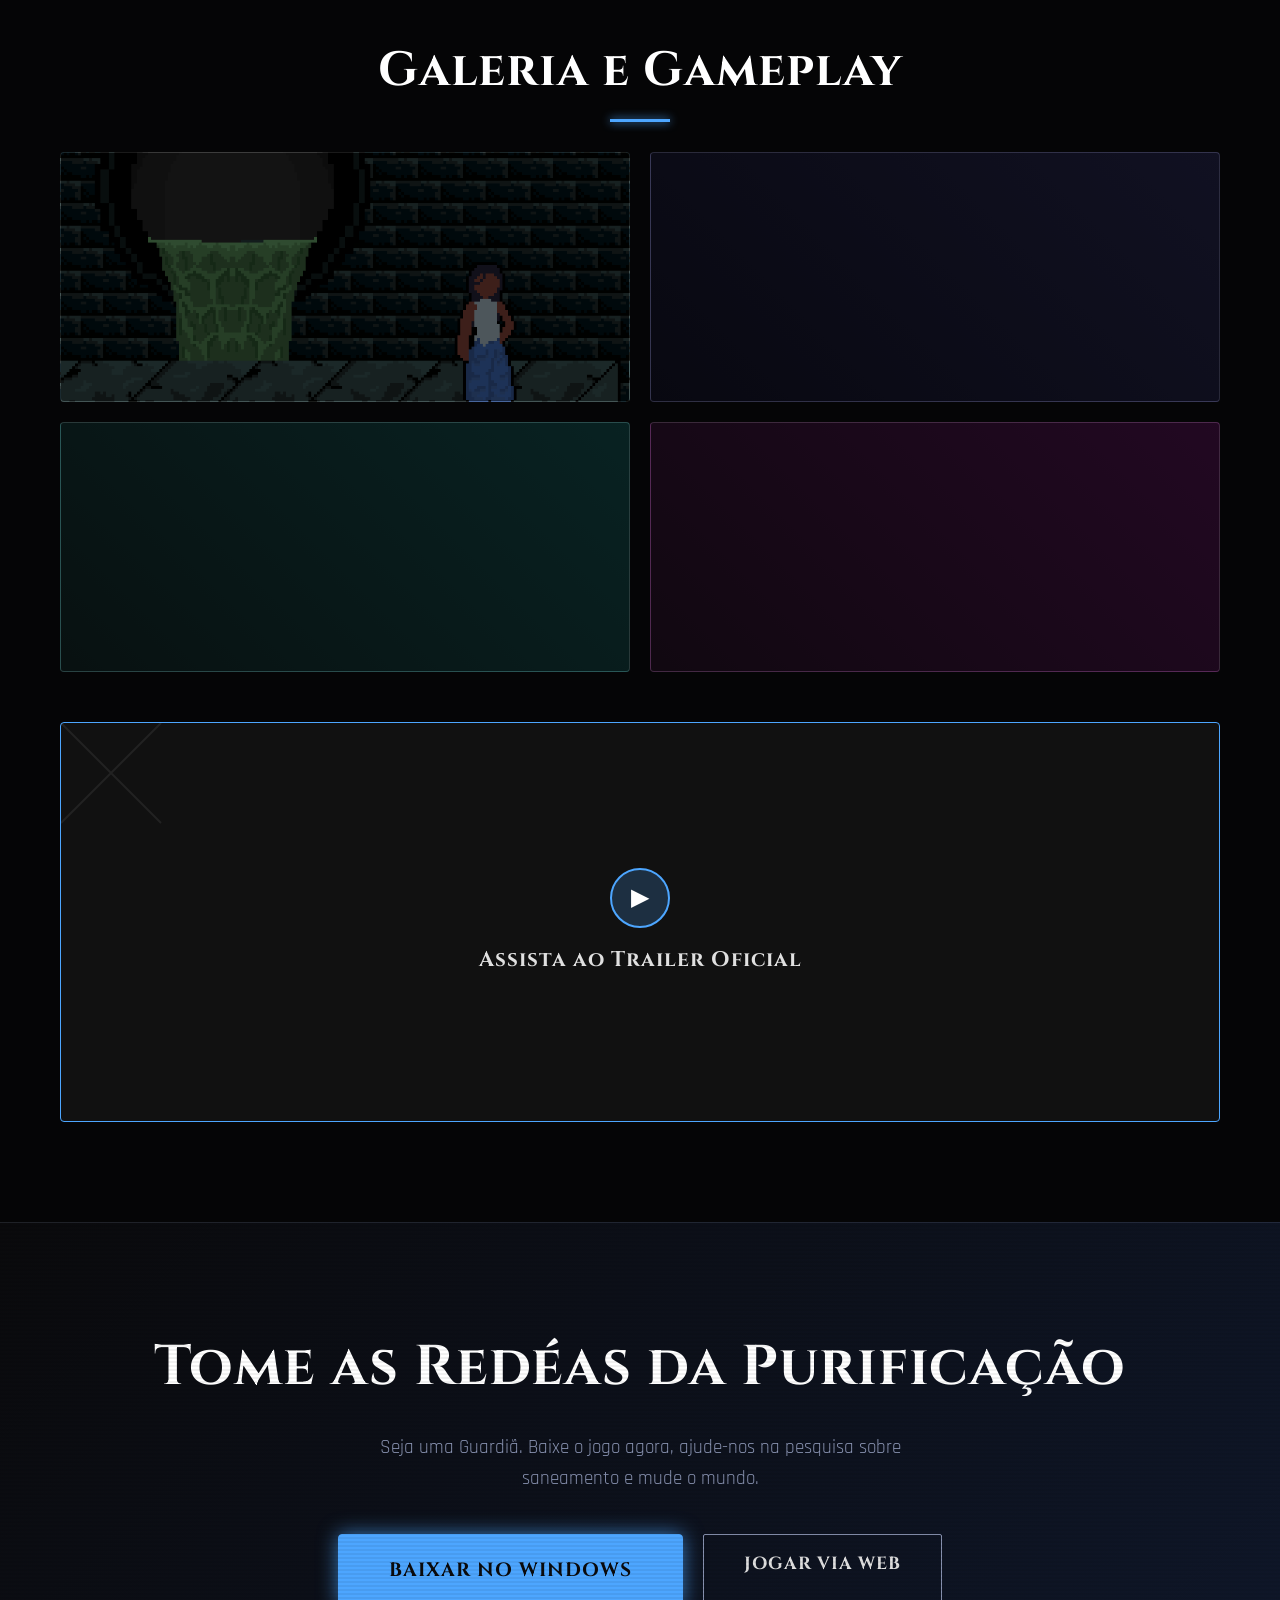
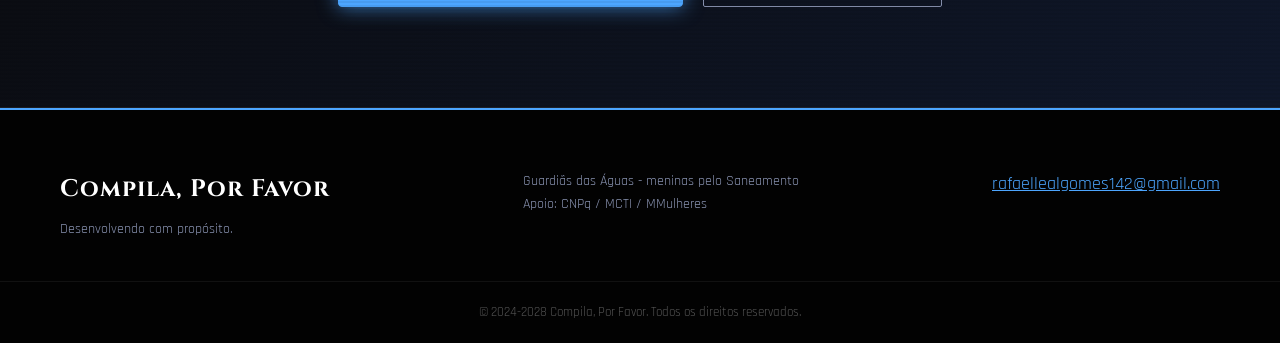
==== commit d571b6a6: "Update game narrative and enhance content for clarity and engagement; adjust CSS for improved layout" ====
--- a/index.html
+++ b/index.html
@@ -61,10 +61,13 @@
                 <h2 class="section-title">Sobre o Jogo</h2>
                 <div class="title-underline"></div>
                 <p class="highlight-text">
-                    <strong>Guardiãs das Águas</strong> é um jogo roguelike de plataforma ambientado em um sistema de esgoto abandonado e corrompido.
+                    Em <strong>Guardiãs das Águas</strong>, você joga como uma Engenheira Ambiental determinada a tornar o mundo um lugar melhor e mais limpo trabalhando nas mesmas frentes em que os projetos de conservação atuam. 
                 </p>
                 <p>
-                    O projeto "Guardiãs das Águas - meninas pelo Saneamento" tem apoio do <strong>CNPq/MCTI/MMulheres (Chamada no 31/2023)</strong>, com vigência até 2028. Nossa missão é incentivar meninas e mulheres a atuarem em pesquisas sobre conservação ambiental e saneamento básico através dos videogames.
+                    Durante a jornada em galerias subterrâneas e sistemas e redes de esgoto, sua missão com a engenheira é coletar lixos acumulados pelo cenário e utilizar a incrível tecnologia do <strong>biorremediador</strong> (micro-organismos eficientes) para tratar as águas corrompidas e restaurar a flora local.
+                </p>
+                <p style="margin-top: 15px; font-size: 0.95rem; color: var(--text-muted);">
+                    O projeto "Guardiãs das Águas - meninas pelo Saneamento" tem apoio do <strong>CNPq/MCTI/MMulheres (Chamada nº 31/2023)</strong>, com vigência até 2028, buscando incentivar meninas e mulheres a atuarem em pesquisas sobre conservação ambiental e saneamento.
                 </p>
             </div>
             <div class="game-details glass-card">
@@ -95,13 +98,13 @@
                 </div>
                 <div class="feature-card">
                     <div class="card-icon">💧</div>
-                    <h3>Purificação D'água</h3>
-                    <p>Colete filtros e elementos químicos. Use o botão de <code>AÇÃO</code> para neutralizar áreas envenenadas e curar a fauna local afetada pela poluição.</p>
+                    <h3>Biorremediação e Limpeza</h3>
+                    <p>Ao longo das fases, utilize a tecnologia do biorremediador para tratar áreas aquáticas poluídas e colete lixos espalhados para restaurar e garantir o equilíbrio do meio ambiente.</p>
                 </div>
                 <div class="feature-card">
                     <div class="card-icon">🔬</div>
                     <h3>Pesquisa e Evolução</h3>
-                    <p>Como uma verdadeira pesquisadora do saneamento, recolha amostras da água corrompida para desbloquear novas habilidades e upgrades permanentes na base.</p>
+                    <p>Como uma verdadeira pesquisadora e Engenheira Ambiental, recolha amostras da água corrompida para desbloquear novas habilidades e aprimorar suas táticas e ferramentas na base.</p>
                 </div>
             </div>
         </div>
--- a/GuardiaWebcss.css
+++ b/GuardiaWebcss.css
@@ -189,6 +189,7 @@
 .hero-content {
     z-index: 5;
     max-width: 900px;
+    margin-top: 60px; /* Afasta o conteúdo do header */
 }
 
 .studio-badge {
@@ -575,6 +576,12 @@
     font-size: 1.2rem; color: var(--text-muted); margin-bottom: 40px; max-width: 600px; margin-inline: auto;
 }
 
+.cta-buttons {
+    display: flex;
+    justify-content: center;
+    gap: 20px;
+}
+
 .cta-buttons .btn-glow.large {
     font-size: 1.2rem; padding: 20px 50px; border-radius: 4px; border: 1px solid var(--accent-blue);
 }
@@ -630,5 +637,5 @@
     .cards-grid, .media-gallery, .team-grid { grid-template-columns: 1fr; }
     .glass-header { padding: 15px 20px; }
     .nav-links { display: none; } /* hamburger logica basica no js */
-    .hero-buttons { flex-direction: column; }
+    .hero-buttons, .cta-buttons { flex-direction: column; gap: 15px; }
 }
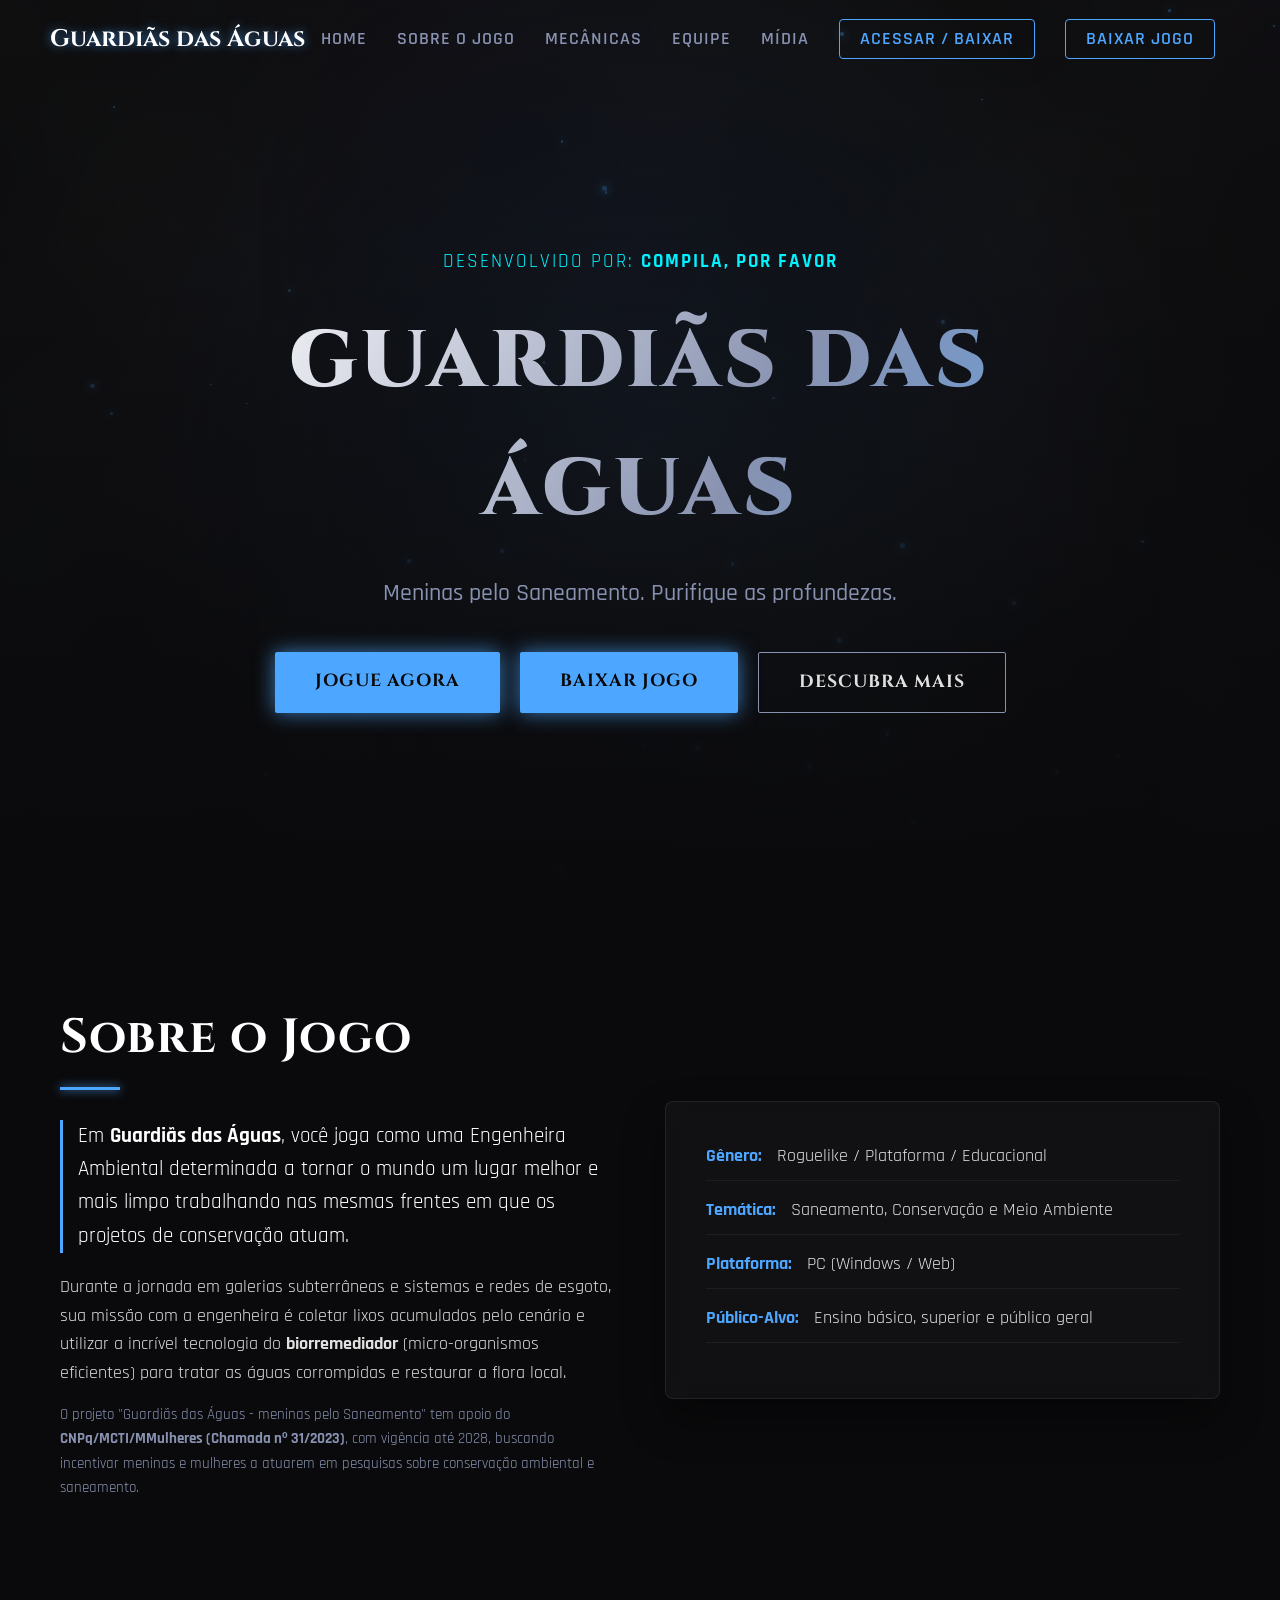
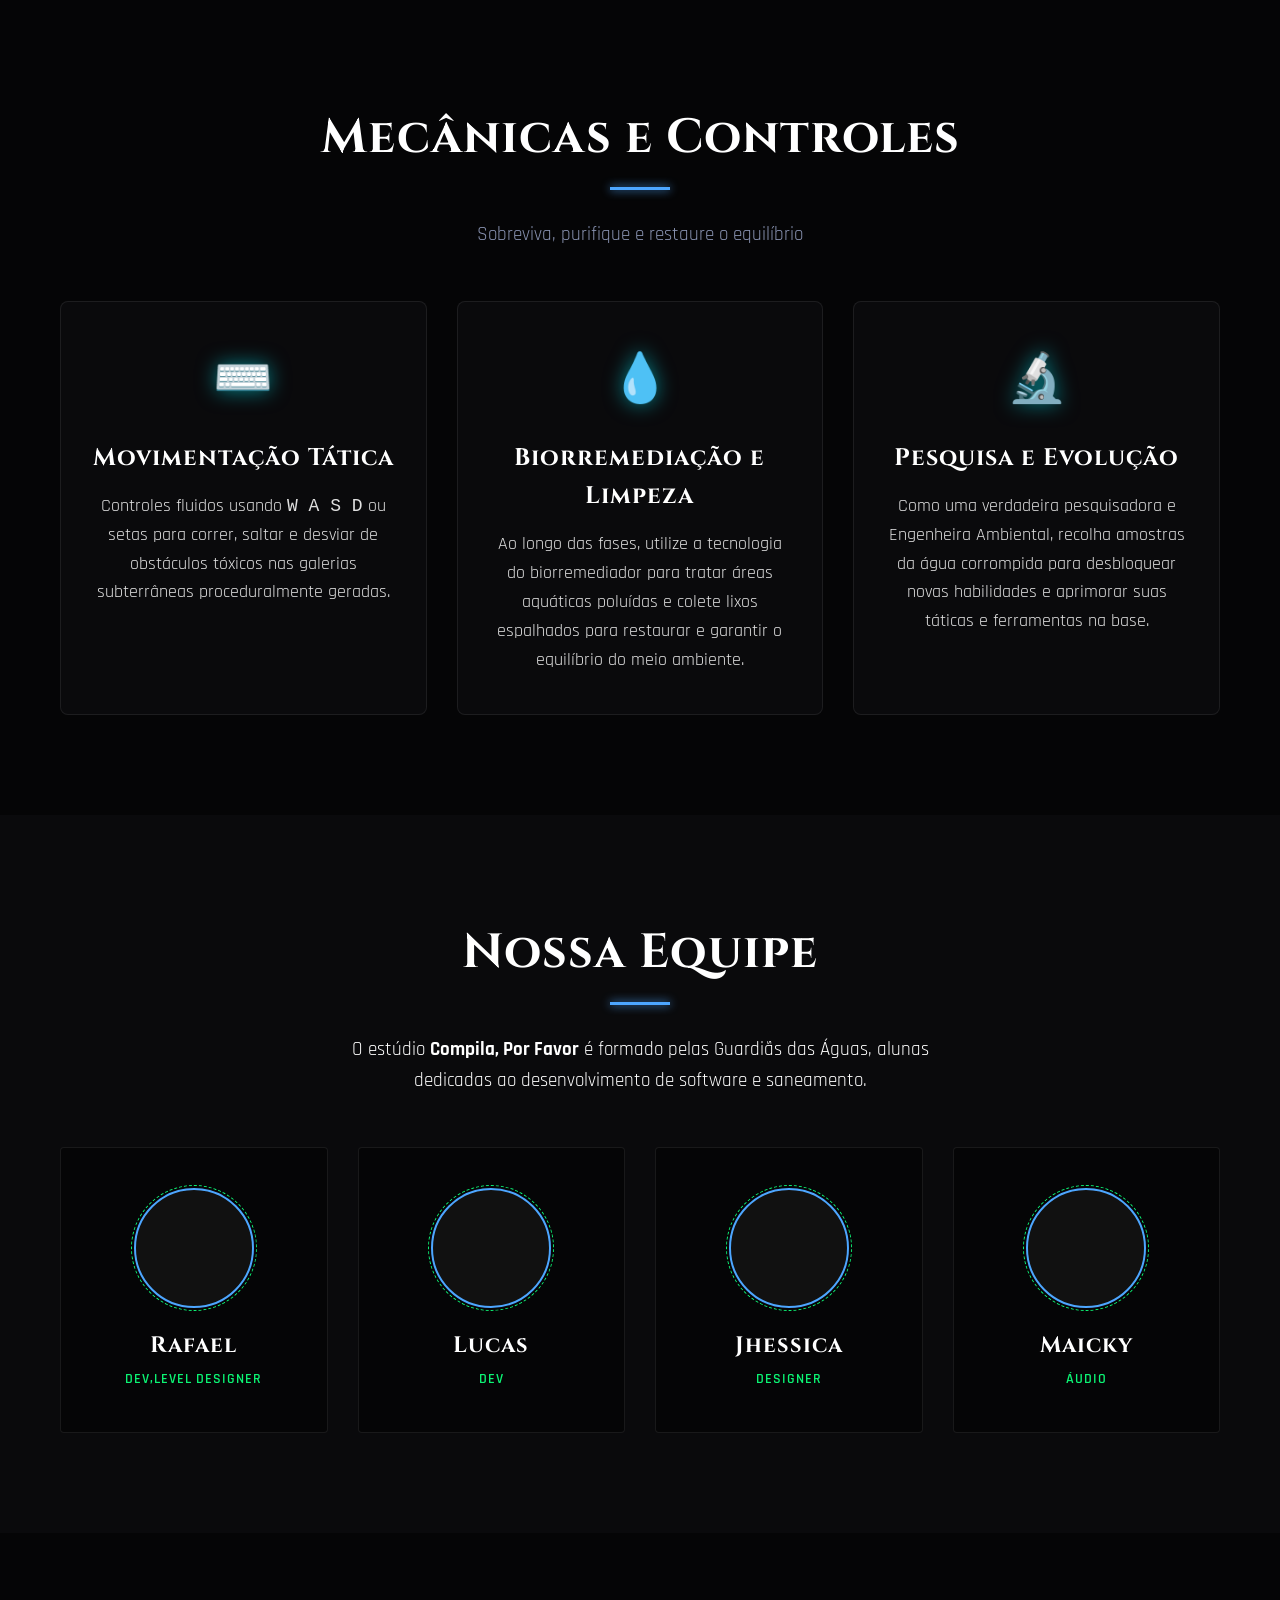
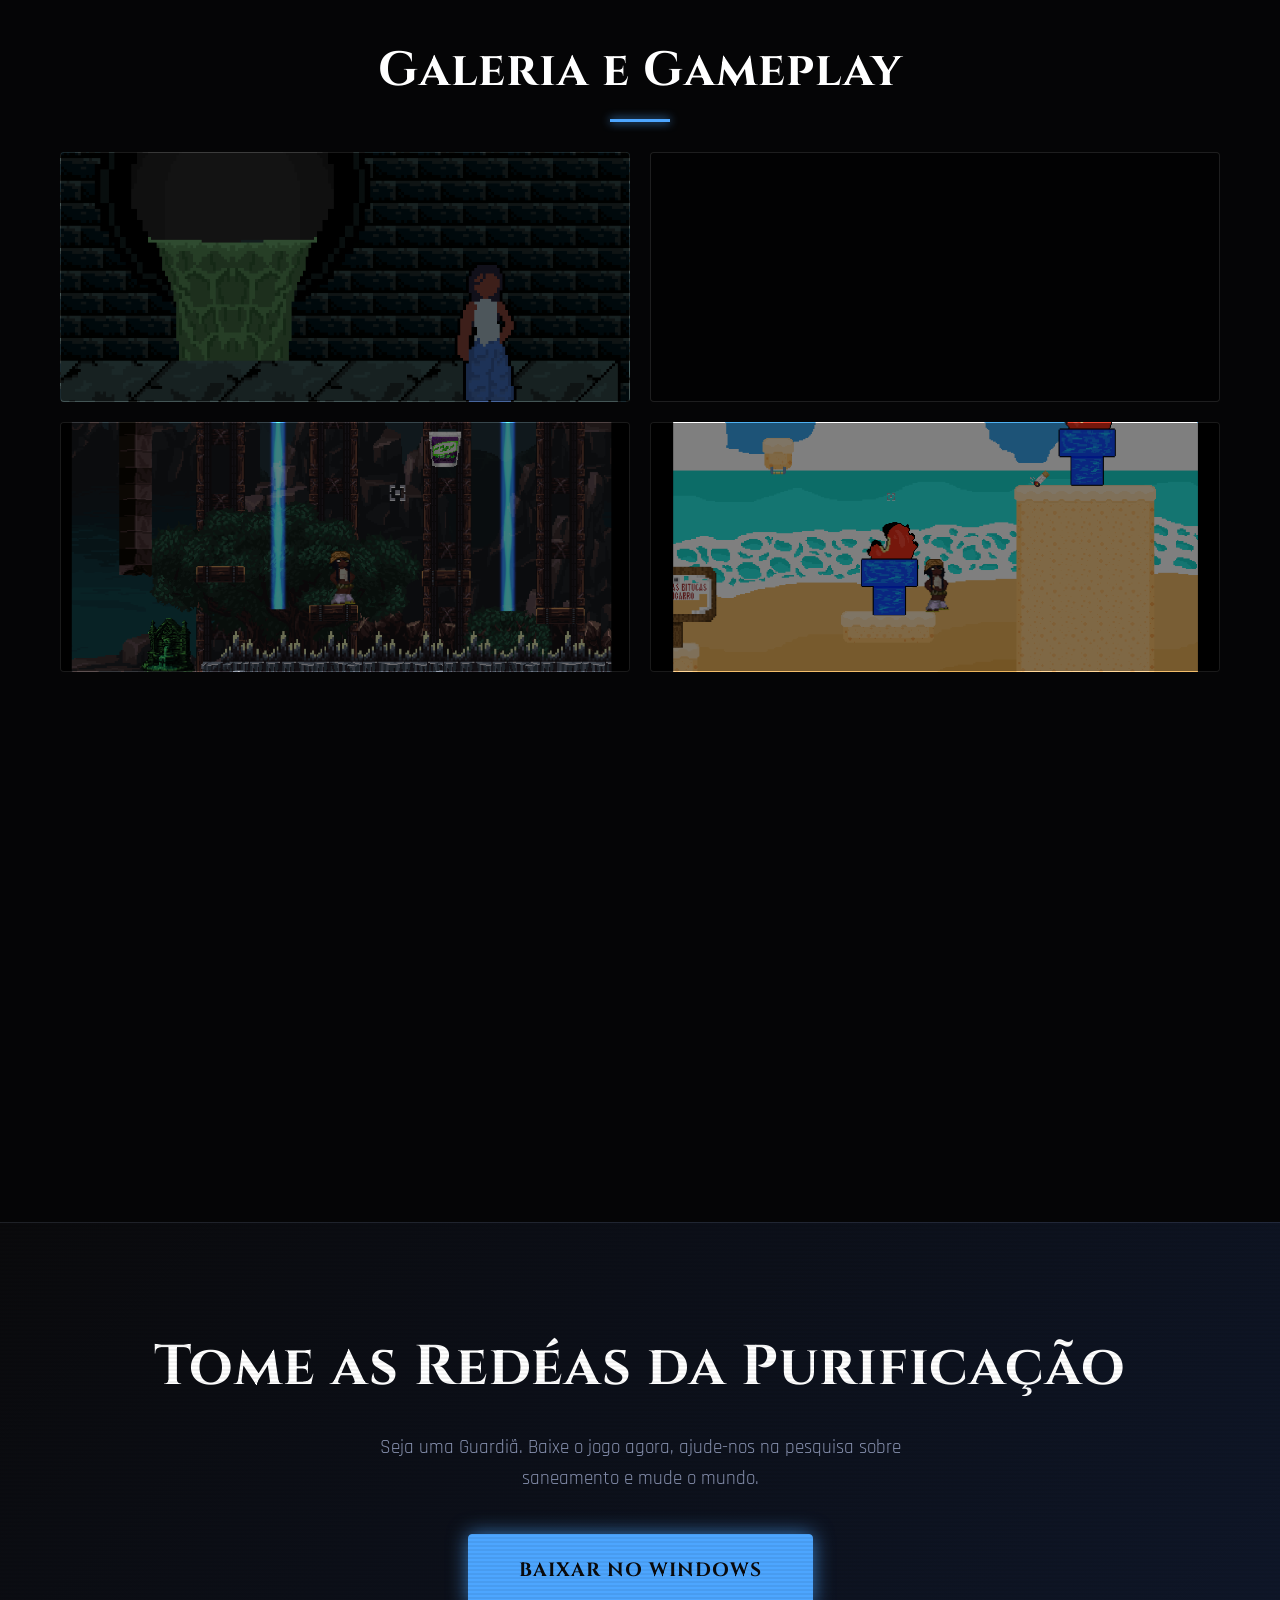
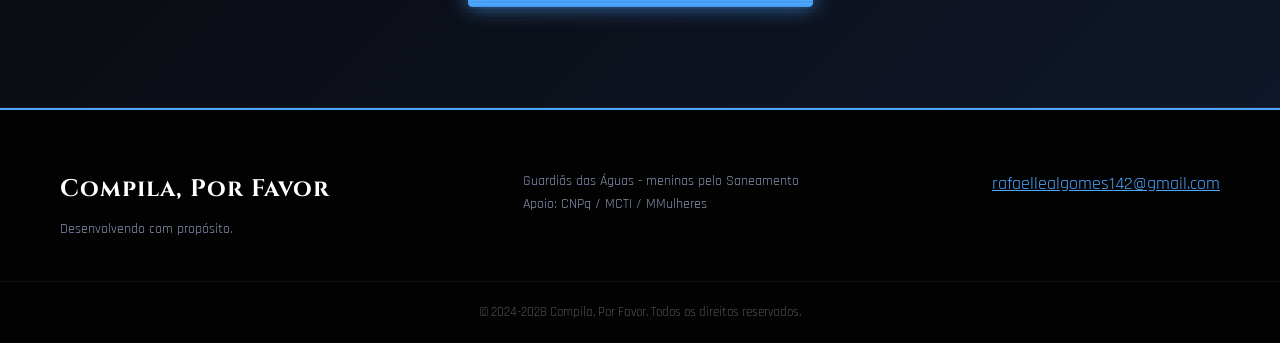
==== commit c4ed3928: "Add files via upload" ====
--- a/index.html
+++ b/index.html
@@ -27,6 +27,7 @@
                 <li><a href="#equipe">Equipe</a></li>
                 <li><a href="#midia">Mídia</a></li>
                 <li><a href="#download" class="nav-cta">Acessar / Baixar</a></li>
+                <li><a href="https://drive.google.com/file/d/1IT_RKun9QtwYjQDtgyxmpnjiTiLa4NwO/view?usp=drive_link" target="_blank" class="nav-cta">Baixar Jogo</a></li>
             </ul>
         </nav>
         <div class="hamburger">
@@ -49,6 +50,7 @@
             <p class="hero-tagline">Meninas pelo Saneamento. Purifique as profundezas.</p>
             <div class="hero-buttons">
                 <a href="#download" class="btn-glow">Jogue Agora</a>
+                <a href="https://drive.google.com/file/d/1IT_RKun9QtwYjQDtgyxmpnjiTiLa4NwO/view?usp=drive_link" target="_blank" class="btn-glow">Baixar Jogo</a>
                 <a href="#sobre" class="btn-outline">Descubra Mais</a>
             </div>
         </div>
@@ -124,7 +126,7 @@
                 <div class="team-member rgb-hover">
                     <div class="member-avatar"></div>
                     <h3 class="member-name">Rafael</h3>
-                    <p class="member-role">Dev</p>
+                    <p class="member-role">Dev,Level Designer</p>
                 </div>
                 <div class="team-member rgb-hover">
                     <div class="member-avatar"></div>
@@ -139,7 +141,7 @@
                 <div class="team-member rgb-hover">
                     <div class="member-avatar"></div>
                     <h3 class="member-name">Maicky</h3>
-                    <p class="member-role">Produtor e Áudio</p>
+                    <p class="member-role">Áudio</p>
                 </div>
             </div>
         </div>
@@ -154,16 +156,13 @@
             <div class="media-gallery">
                 <!-- Imagens placeholders avançadas -->
                 <div class="media-item img-placeholder" style="--bg: url('Mapa.png')"></div>
-                <div class="media-item img-placeholder" style="--bg: linear-gradient(45deg, #112, #224)"><span>Captura 2</span></div>
-                <div class="media-item img-placeholder" style="--bg: linear-gradient(45deg, #122, #144)"><span>Captura 3</span></div>
-                <div class="media-item img-placeholder" style="--bg: linear-gradient(45deg, #212, #414)"><span>Captura 4</span></div>
+                <div class="media-item img-placeholder" style="--bg: url('Menu.png')"></div>
+                <div class="media-item img-placeholder" style="--bg: url('fase01.png')"></div>
+                <div class="media-item img-placeholder" style="--bg: url('fase02.png')"></div>
             </div>
             
-            <div class="video-wrapper">
-                <div class="video-overlay">
-                    <span class="play-btn">▶</span>
-                    <h3>Assista ao Trailer Oficial</h3>
-                </div>
+            <div class="video-wrapper" style="background: none; border: none;">
+                <iframe width="560" height="315" src="https://www.youtube-nocookie.com/embed/IKCc4fpgwAg?si=wJy1flwqAFIymNCC" title="YouTube video player" frameborder="0" allow="accelerometer; autoplay; clipboard-write; encrypted-media; gyroscope; picture-in-picture; web-share" referrerpolicy="strict-origin-when-cross-origin" allowfullscreen></iframe>
             </div>
         </div>
     </section>
@@ -175,8 +174,7 @@
             <p class="cta-desc">Seja uma Guardiã. Baixe o jogo agora, ajude-nos na pesquisa sobre saneamento e mude o mundo.</p>
             
             <div class="cta-buttons">
-                <a href="#" class="btn-glow large">Baixar no Windows</a>
-                <a href="#" class="btn-outline large">Jogar via Web</a>
+                <a href="https://drive.google.com/file/d/1IT_RKun9QtwYjQDtgyxmpnjiTiLa4NwO/view?usp=drive_link" target="_blank" class="btn-glow large">Baixar no Windows</a>
             </div>
         </div>
         <div class="scanlines"></div>
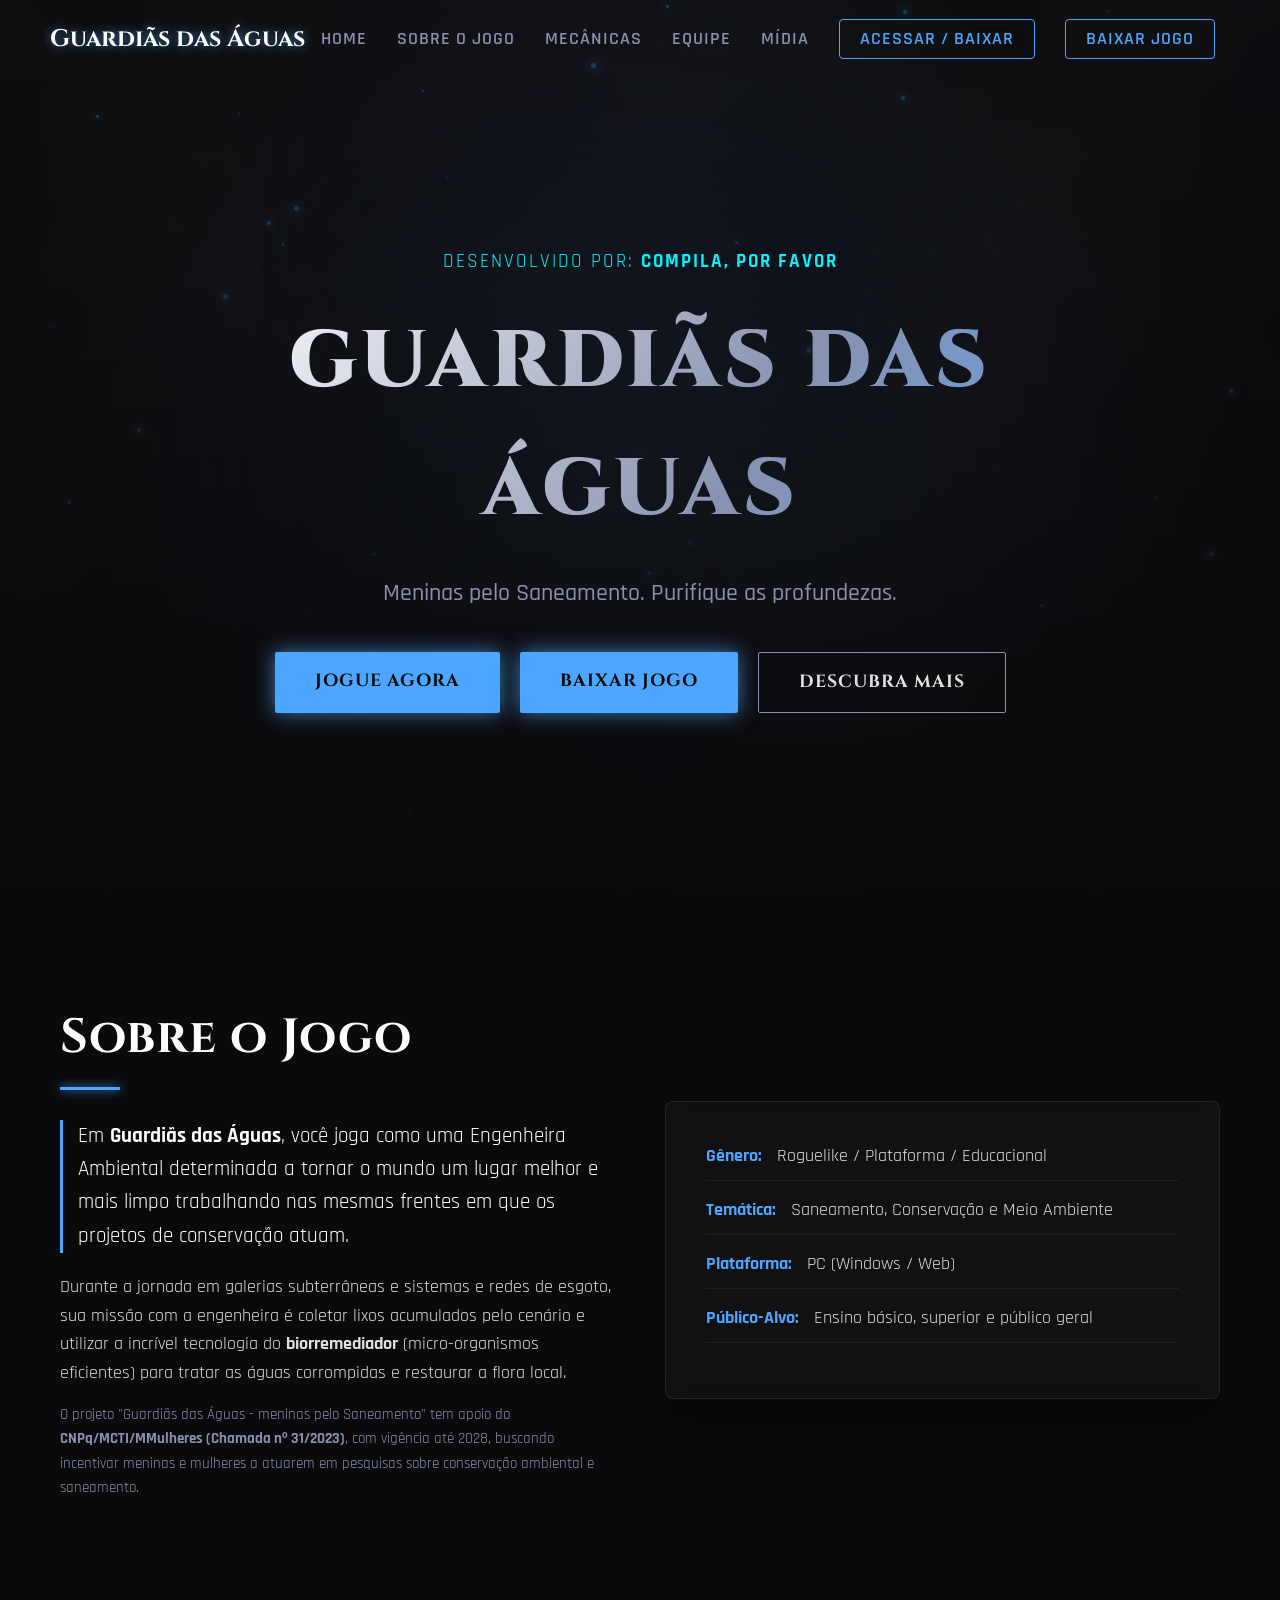
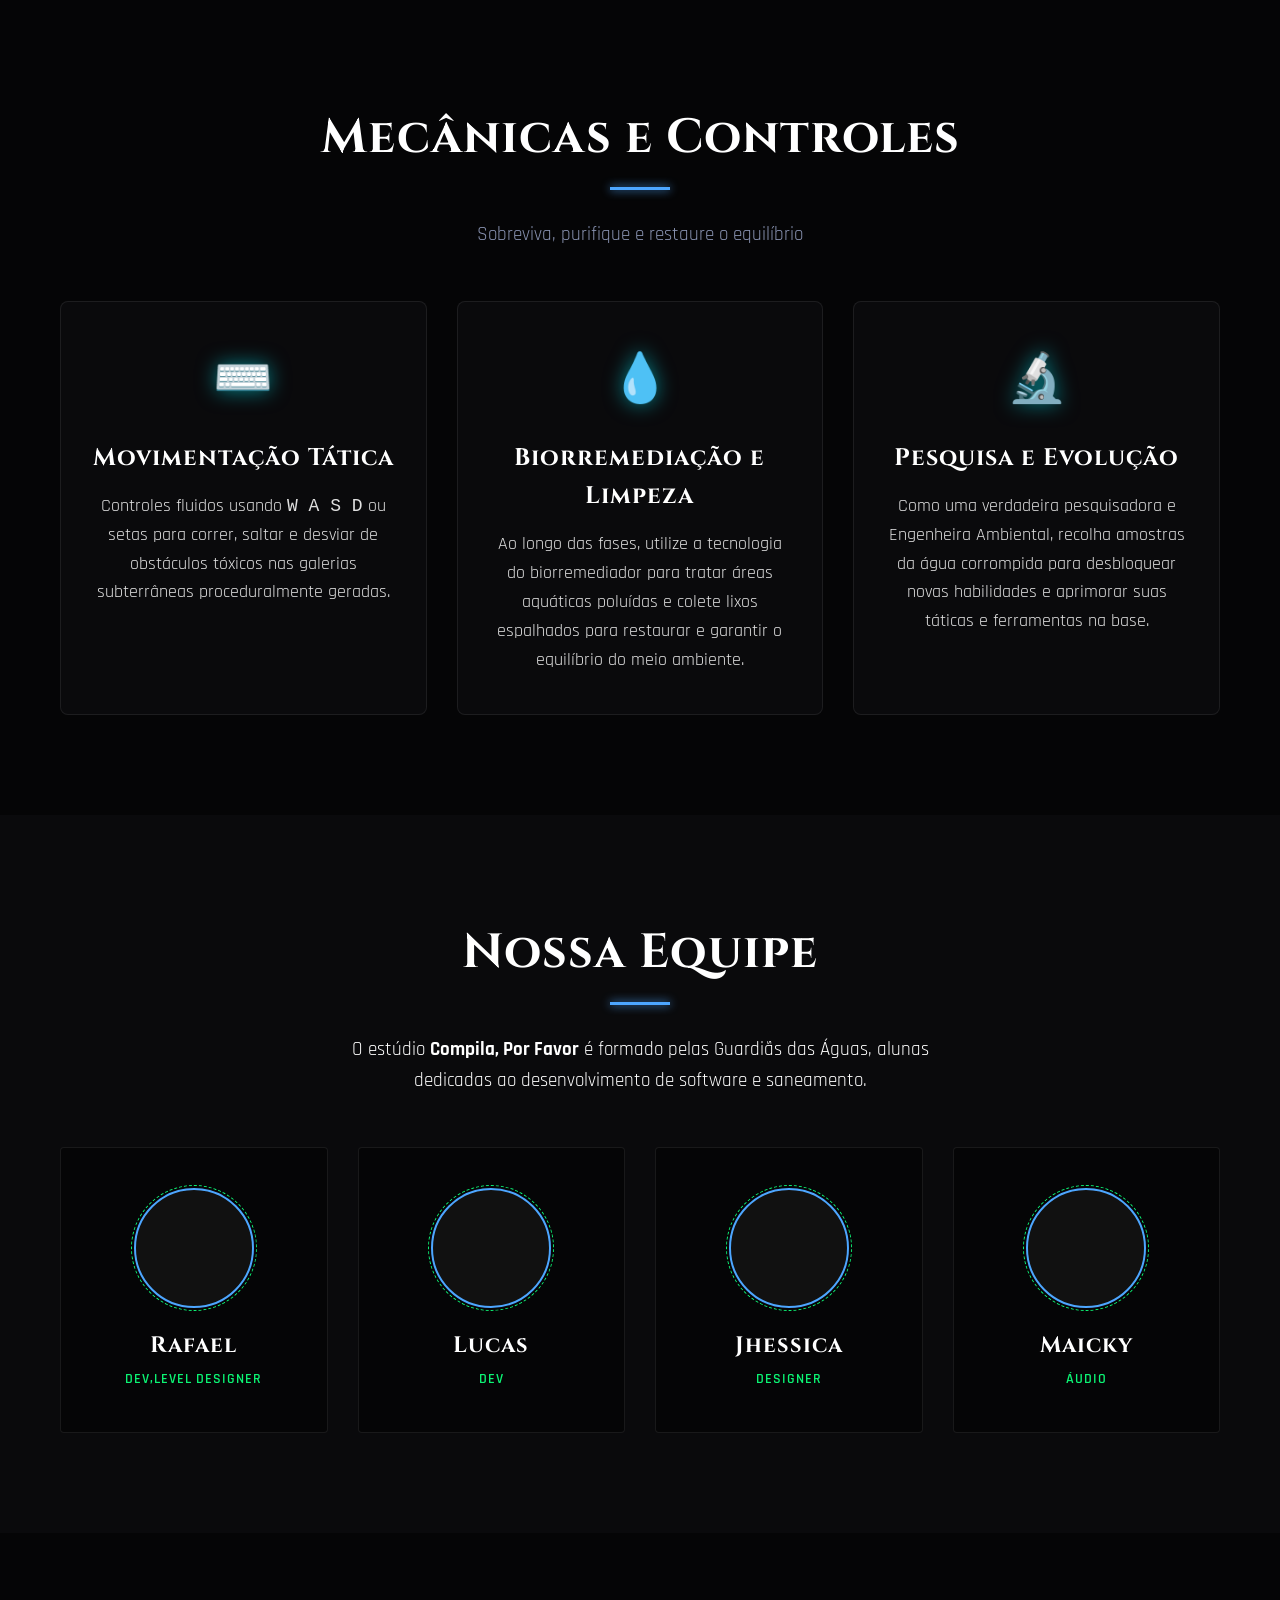
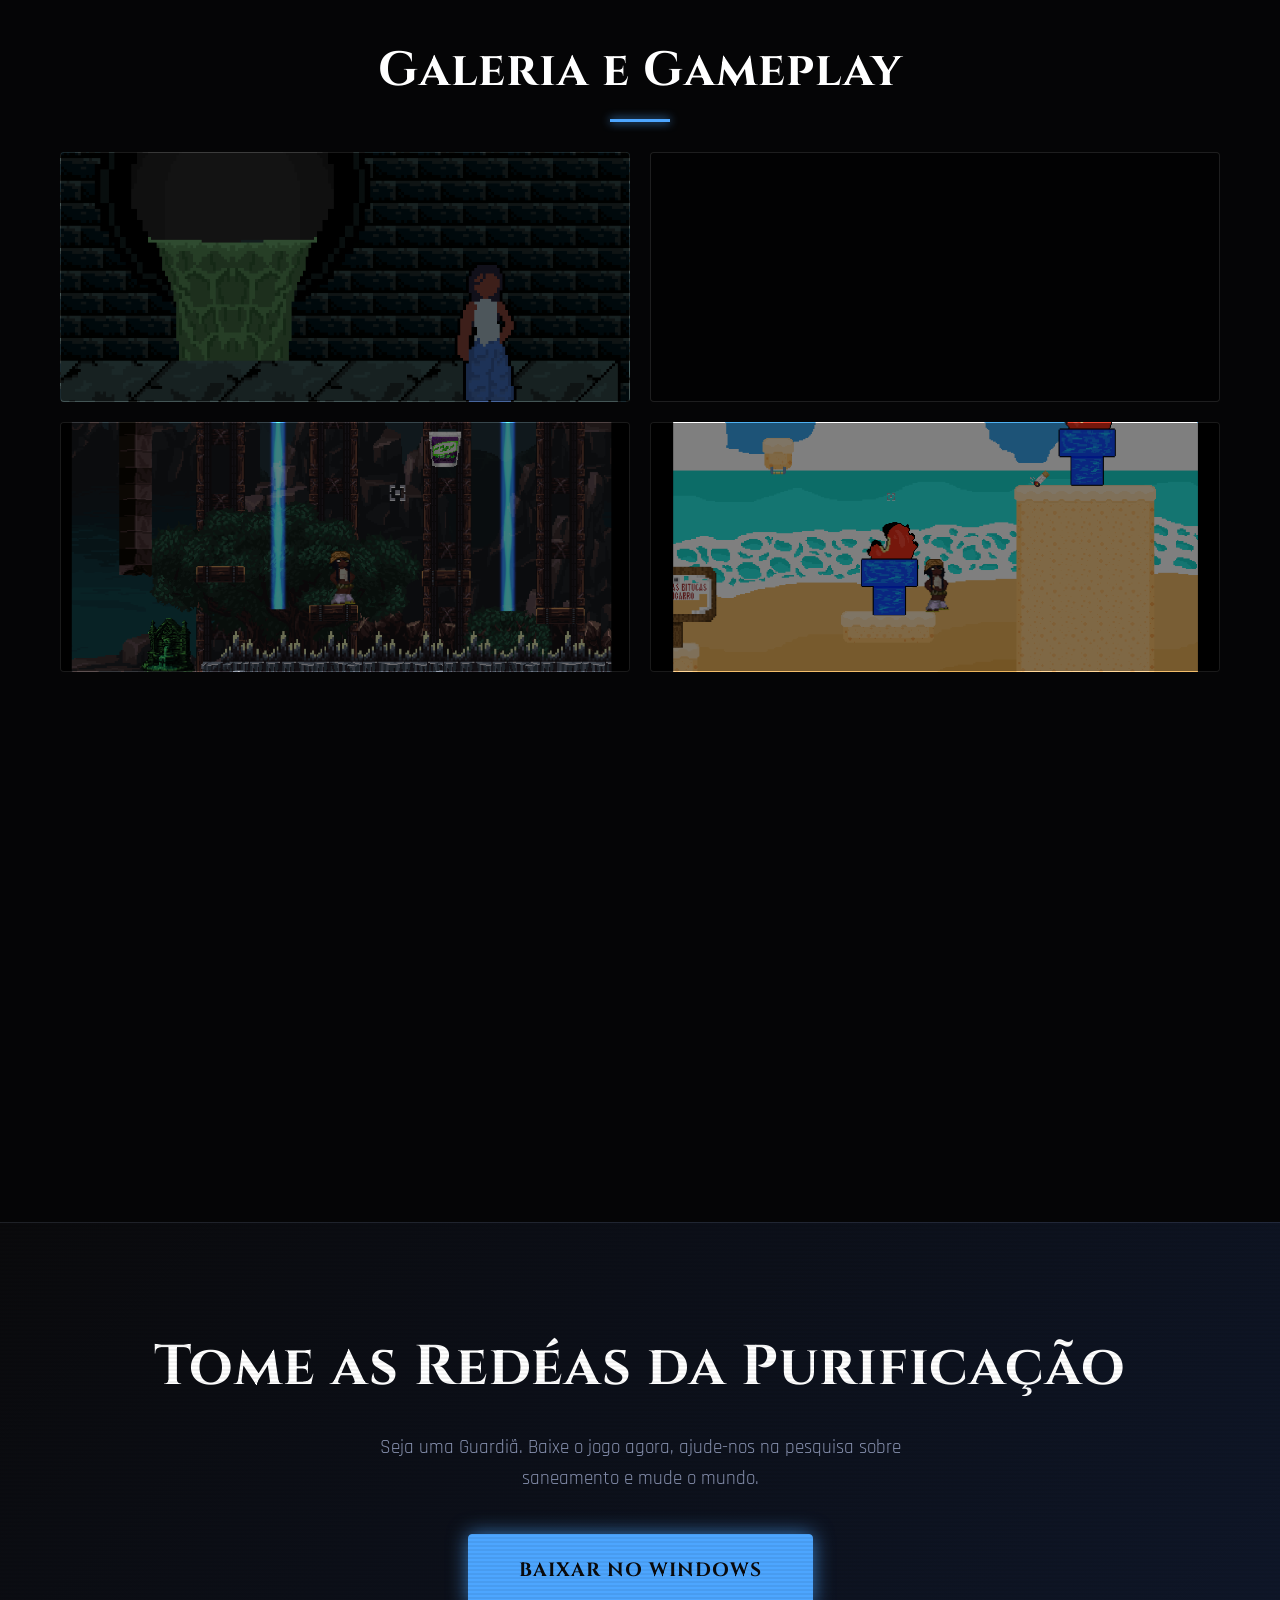
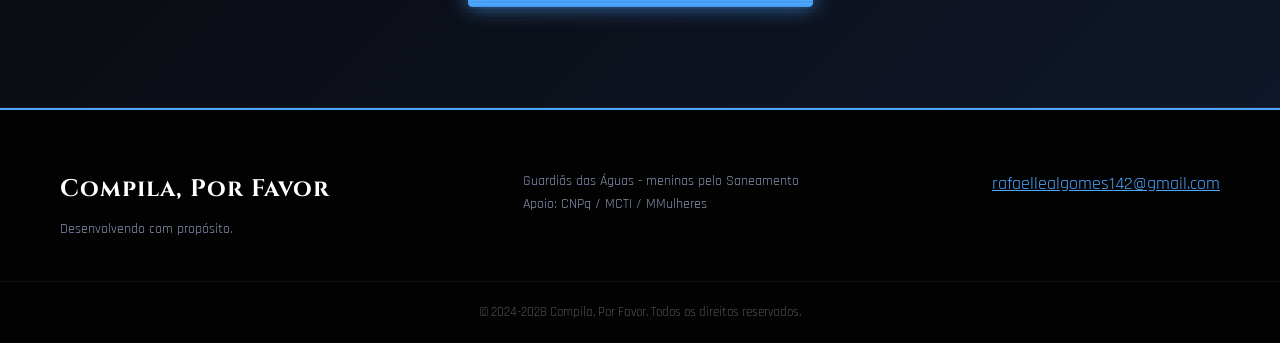
==== commit 7d8648ac: "Add files via upload" ====
--- a/index.html
+++ b/index.html
@@ -27,7 +27,7 @@
                 <li><a href="#equipe">Equipe</a></li>
                 <li><a href="#midia">Mídia</a></li>
                 <li><a href="#download" class="nav-cta">Acessar / Baixar</a></li>
-                <li><a href="https://drive.google.com/file/d/1IT_RKun9QtwYjQDtgyxmpnjiTiLa4NwO/view?usp=drive_link" target="_blank" class="nav-cta">Baixar Jogo</a></li>
+                <li><a href="https://drive.google.com/drive/folders/1YfOpzUb08dgDIhU1Sku3od9lNtpHwFm8?usp=drive_link" target="_blank" class="nav-cta">Baixar Jogo</a></li>
             </ul>
         </nav>
         <div class="hamburger">
@@ -50,7 +50,7 @@
             <p class="hero-tagline">Meninas pelo Saneamento. Purifique as profundezas.</p>
             <div class="hero-buttons">
                 <a href="#download" class="btn-glow">Jogue Agora</a>
-                <a href="https://drive.google.com/file/d/1IT_RKun9QtwYjQDtgyxmpnjiTiLa4NwO/view?usp=drive_link" target="_blank" class="btn-glow">Baixar Jogo</a>
+                <a href="https://drive.google.com/drive/folders/1YfOpzUb08dgDIhU1Sku3od9lNtpHwFm8?usp=drive_link" target="_blank" class="btn-glow">Baixar Jogo</a>
                 <a href="#sobre" class="btn-outline">Descubra Mais</a>
             </div>
         </div>
@@ -174,7 +174,7 @@
             <p class="cta-desc">Seja uma Guardiã. Baixe o jogo agora, ajude-nos na pesquisa sobre saneamento e mude o mundo.</p>
             
             <div class="cta-buttons">
-                <a href="https://drive.google.com/file/d/1IT_RKun9QtwYjQDtgyxmpnjiTiLa4NwO/view?usp=drive_link" target="_blank" class="btn-glow large">Baixar no Windows</a>
+                <a href="https://drive.google.com/drive/folders/1YfOpzUb08dgDIhU1Sku3od9lNtpHwFm8?usp=drive_link" target="_blank" class="btn-glow large">Baixar no Windows</a>
             </div>
         </div>
         <div class="scanlines"></div>
